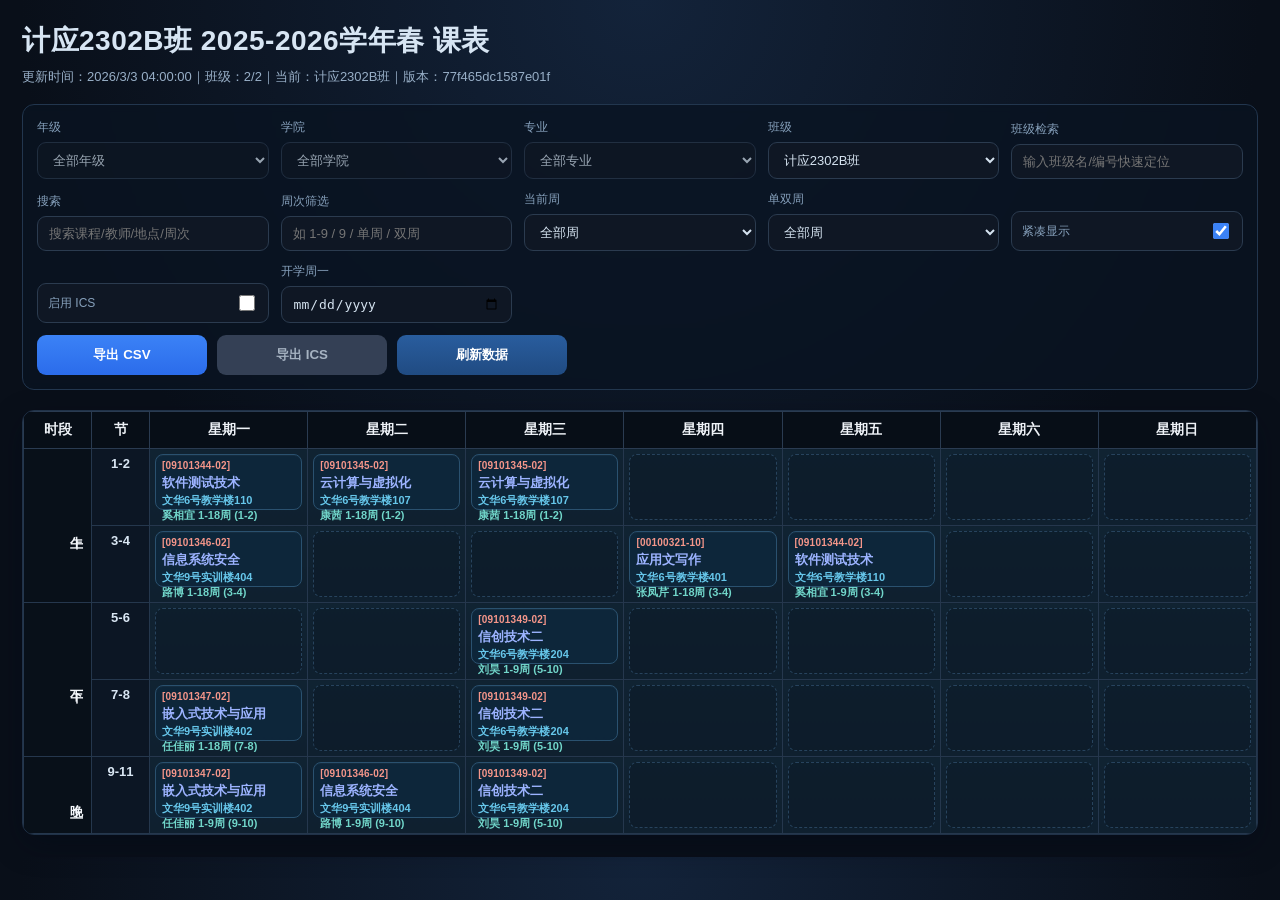
==== public/index.html @ 1ee22e55 "refactor(ui): remove direction filter and polish toolbar buttons" ====
<!doctype html>
<html lang="zh-CN">
  <head>
    <meta charset="UTF-8" />
    <meta name="viewport" content="width=device-width, initial-scale=1.0" />
    <title>班级课表</title>
    <link rel="stylesheet" href="./styles.css" />
  </head>
  <body>
    <main class="container">
      <header class="page-header">
        <h1 id="viewTitle">学校课表</h1>
        <p id="status" class="status">加载中...</p>
      </header>

      <section class="toolbar">
        <label class="control">
          <span>年级</span>
          <select id="gradeSelect"></select>
        </label>

        <label class="control">
          <span>学院</span>
          <select id="collegeSelect"></select>
        </label>

        <label class="control">
          <span>专业</span>
          <select id="majorSelect"></select>
        </label>

        <label class="control">
          <span>班级</span>
          <select id="classSelect"></select>
        </label>

        <label class="control">
          <span>班级检索</span>
          <input id="classFilterInput" type="search" placeholder="输入班级名/编号快速定位" />
        </label>

        <label class="control grow">
          <span>搜索</span>
          <input id="searchInput" type="search" placeholder="搜索课程/教师/地点/周次" />
        </label>

        <label class="control">
          <span>周次筛选</span>
          <input id="weekFilterInput" type="search" placeholder="如 1-9 / 9 / 单周 / 双周" />
        </label>

        <label class="control">
          <span>当前周</span>
          <select id="weekNumberSelect">
            <option value="">全部周</option>
          </select>
        </label>

        <label class="control">
          <span>单双周</span>
          <select id="weekModeSelect">
            <option value="all">全部周</option>
            <option value="odd">仅单周</option>
            <option value="even">仅双周</option>
          </select>
        </label>

        <label class="control control-inline">
          <span>紧凑显示</span>
          <input id="compactToggle" type="checkbox" checked />
        </label>

        <label class="control control-inline">
          <span>启用 ICS</span>
          <input id="enableIcsToggle" type="checkbox" />
        </label>

        <label class="control">
          <span>开学周一</span>
          <input id="termStartInput" type="date" />
        </label>

        <div class="toolbar-actions">
          <button id="exportCsvBtn" type="button">导出 CSV</button>
          <button id="exportIcsBtn" type="button" disabled>导出 ICS</button>
          <button id="reloadBtn" type="button">刷新数据</button>
        </div>
      </section>

      <section id="tableContainer" class="table-wrap"></section>

      <div id="detailModal" class="detail-modal hidden" role="dialog" aria-modal="true" aria-hidden="true">
        <div id="detailModalBackdrop" class="detail-modal-backdrop"></div>
        <div class="detail-modal-panel" role="document">
          <div class="detail-modal-header">
            <h2 id="detailModalTitle">课程详情</h2>
            <button id="detailModalClose" type="button">关闭</button>
          </div>
          <div id="detailModalBody" class="detail-modal-body"></div>
        </div>
      </div>
    </main>
    <script src="./app.js" defer></script>
  </body>
</html>
---- public/styles.css ----
* {
  box-sizing: border-box;
}

body {
  margin: 0;
  font-family: -apple-system, BlinkMacSystemFont, "Segoe UI", "PingFang SC",
    "Microsoft YaHei", sans-serif;
  background: radial-gradient(circle at top, #13233a 0%, #090f19 58%);
  color: #d7e5f3;
}

.container {
  max-width: 1360px;
  margin: 0 auto;
  padding: 22px;
}

.page-header {
  margin-bottom: 18px;
}

h1 {
  margin: 0;
  font-size: 28px;
  font-weight: 700;
  letter-spacing: 0.5px;
}

.status {
  margin: 8px 0 0;
  color: #98afc7;
  font-size: 13px;
}

.toolbar {
  display: grid;
  grid-template-columns: repeat(5, minmax(150px, 1fr));
  align-items: end;
  gap: 12px;
  margin-bottom: 20px;
  padding: 14px;
  border-radius: 12px;
  border: 1px solid #22364e;
  background: rgba(10, 20, 34, 0.78);
  backdrop-filter: blur(4px);
}

.control {
  display: flex;
  flex-direction: column;
  gap: 6px;
}

.control-inline {
  flex-direction: row;
  align-items: center;
  justify-content: flex-start;
  gap: 8px;
  min-height: 40px;
  padding: 0 10px;
  border: 1px solid #2b3b4f;
  border-radius: 9px;
  background: #0f1724;
}

.control-inline > span {
  margin-right: auto;
  color: #c7d7e8;
  font-size: 13px;
}

.control-inline input[type="checkbox"] {
  width: 16px;
  height: 16px;
  accent-color: #3b82f6;
}

.control > span {
  font-size: 12px;
  color: #86a0bb;
}

.grow {
  flex: 1;
}

select,
input[type="search"],
input[type="date"] {
  border: 1px solid #2b3b4f;
  border-radius: 9px;
  padding: 9px 11px;
  font-size: 13px;
  color: #d5e3f0;
  background: #0f1724;
}

select:focus,
input[type="search"]:focus,
input[type="date"]:focus {
  outline: none;
  border-color: #3b82f6;
  box-shadow: 0 0 0 2px rgba(59, 130, 246, 0.22);
}

button {
  border: none;
  border-radius: 9px;
  height: 40px;
  padding: 0 16px;
  background: linear-gradient(180deg, #3b82f6 0%, #2b6ceb 100%);
  color: #fff;
  cursor: pointer;
  font-weight: 600;
  transition: background 0.2s ease, transform 0.16s ease;
}

button:hover {
  background: linear-gradient(180deg, #2f74e6 0%, #225acb 100%);
  transform: translateY(-1px);
}

button:disabled {
  background: #344055;
  color: #a6b3c2;
  cursor: not-allowed;
  transform: none;
}

.toolbar-actions {
  grid-column: 1 / -1;
  display: flex;
  gap: 10px;
  flex-wrap: wrap;
}

.toolbar-actions > button {
  min-width: 170px;
}

#reloadBtn {
  background: linear-gradient(180deg, #295d9e 0%, #204b82 100%);
}

#reloadBtn:hover {
  background: linear-gradient(180deg, #2c69b4 0%, #255792 100%);
}

.table-wrap {
  overflow: auto;
  background: #0b1220;
  border-radius: 12px;
  border: 1px solid #203248;
  box-shadow: 0 10px 30px rgba(3, 10, 24, 0.42);
}

.schedule-table,
.legacy-table {
  width: 100%;
  border-collapse: collapse;
  min-width: 1000px;
}

.schedule-table thead th,
.legacy-table thead th {
  background: #070e17;
  color: #eef2f7;
  border: 1px solid #2a3b51;
  padding: 9px 8px;
  font-size: 14px;
  text-align: center;
  font-weight: 700;
  position: sticky;
  top: 0;
  z-index: 2;
}

.schedule-table td,
.schedule-table th,
.legacy-table td,
.legacy-table th {
  border: 1px solid #25374d;
  font-size: 13px;
  vertical-align: top;
}

.schedule-table tbody td {
  background: #10222f;
}

.schedule-table .session-cell {
  min-width: 68px;
  text-align: center;
  font-weight: 700;
  background: #081019;
  color: #f4f7fb;
  writing-mode: vertical-rl;
  text-orientation: upright;
  letter-spacing: 1px;
  padding: 7px 6px;
}

.schedule-table .period-cell {
  min-width: 58px;
  text-align: center;
  font-weight: 700;
  background: #0c1624;
  color: #d9e6f3;
  padding: 7px 6px;
}

.schedule-table .course-cell {
  width: 14.28%;
  min-width: 142px;
  min-height: 84px;
  padding: 5px;
  background: linear-gradient(180deg, #102332 0%, #0f202f 100%);
}

.course-stack {
  display: flex;
  flex-direction: column;
  gap: 5px;
}

.course-card {
  border-radius: 8px;
  border: 1px solid #2a516f;
  background: rgba(13, 39, 60, 0.8);
  padding: 6px 7px;
  min-height: 68px;
  line-height: 1.28;
  box-shadow: inset 0 1px 0 rgba(255, 255, 255, 0.03);
  text-align: left;
}

.course-card:hover {
  border-color: #3a6f96;
}

.course-card.compact {
  min-height: 56px;
  padding: 5px 6px;
}

.course-code {
  color: #f5968a;
  font-size: 10px;
  font-weight: 600;
  letter-spacing: 0.2px;
}

.course-name {
  color: #9cb3ff;
  font-size: 13px;
  font-weight: 700;
  margin: 2px 0;
}

.course-meta {
  color: #66c6ea;
  font-size: 11px;
}

.course-meta-sub {
  color: #71d6ca;
  font-size: 11px;
}

.schedule-table.is-compact .course-meta-sub {
  max-height: 1.3em;
  overflow: hidden;
  text-overflow: ellipsis;
  white-space: nowrap;
}

.more-courses-btn {
  border: 1px dashed #4f708e;
  background: rgba(18, 42, 61, 0.65);
  color: #a7d4f5;
  padding: 4px 6px;
  border-radius: 8px;
  font-size: 12px;
}

.more-courses-btn:hover {
  background: rgba(27, 59, 85, 0.7);
}

.empty-cell {
  min-height: 66px;
  border-radius: 8px;
  border: 1px dashed #27435d;
  background: rgba(12, 24, 37, 0.46);
}

.legacy-table th,
.legacy-table td {
  padding: 8px 10px;
}

.legacy-table tbody td {
  background: #0f1e2c;
  color: #cbd8e5;
}

.empty {
  padding: 18px;
  color: #93a7bb;
  font-size: 14px;
}

.detail-modal {
  position: fixed;
  inset: 0;
  z-index: 1000;
  display: flex;
  align-items: center;
  justify-content: center;
}

.detail-modal.hidden {
  display: none;
}

.detail-modal-backdrop {
  position: absolute;
  inset: 0;
  background: rgba(3, 8, 15, 0.72);
}

.detail-modal-panel {
  position: relative;
  width: min(780px, calc(100vw - 24px));
  max-height: calc(100vh - 36px);
  overflow: auto;
  border-radius: 12px;
  border: 1px solid #284160;
  background: #0b1625;
  box-shadow: 0 18px 40px rgba(2, 8, 17, 0.5);
}

.detail-modal-header {
  position: sticky;
  top: 0;
  z-index: 1;
  display: flex;
  align-items: center;
  justify-content: space-between;
  padding: 12px 14px;
  border-bottom: 1px solid #284160;
  background: #0d1a2b;
}

.detail-modal-header h2 {
  margin: 0;
  font-size: 18px;
}

.detail-modal-body {
  display: grid;
  gap: 10px;
  padding: 12px;
}

.detail-card {
  border: 1px solid #2a516f;
  border-radius: 10px;
  background: rgba(13, 39, 60, 0.72);
  padding: 10px;
  display: grid;
  gap: 4px;
  font-size: 13px;
}

@media (max-width: 960px) {
  .toolbar {
    grid-template-columns: repeat(2, minmax(150px, 1fr));
  }

  .control,
  .grow {
    width: auto;
  }

  .toolbar-actions > button {
    flex: 1 1 calc(50% - 6px);
    min-width: 140px;
  }
}

@media (max-width: 640px) {
  .toolbar {
    grid-template-columns: 1fr;
  }

  .toolbar-actions {
    flex-direction: column;
  }

  .toolbar-actions > button {
    width: 100%;
    min-width: 0;
  }
}
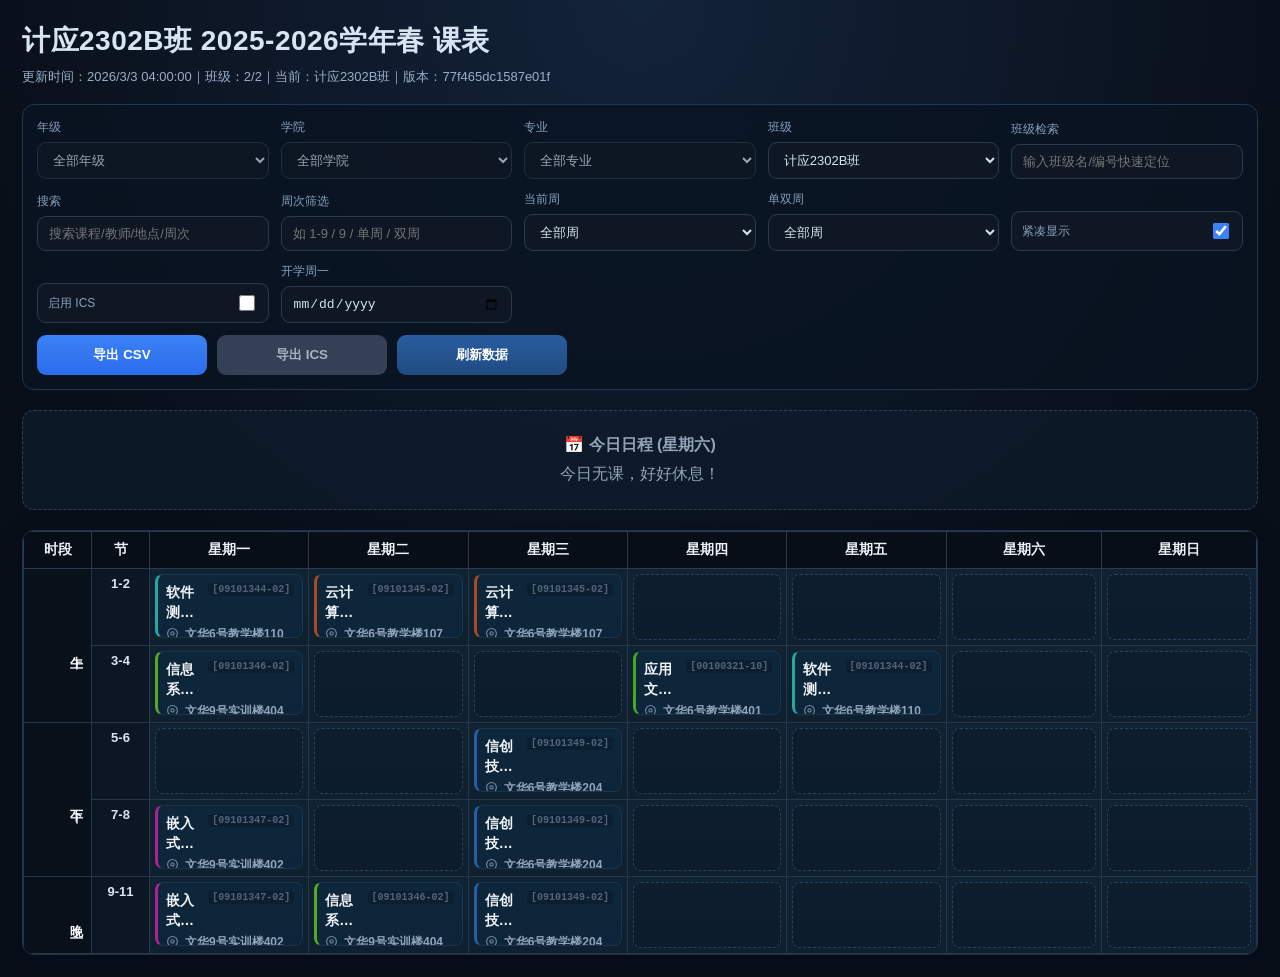
==== commit e2cbe595: "feat: 完成课表核心功能(周次逻辑/冲突显示/ICS导出)" ====
--- a/public/index.html
+++ b/public/index.html
@@ -87,6 +87,8 @@
         </div>
       </section>
 
+      <section id="todaySchedule" class="today-schedule hidden"></section>
+
       <section id="tableContainer" class="table-wrap"></section>
 
       <div id="detailModal" class="detail-modal hidden" role="dialog" aria-modal="true" aria-hidden="true">
--- a/public/styles.css
+++ b/public/styles.css
@@ -226,66 +226,112 @@
 
 .course-card {
   border-radius: 8px;
-  border: 1px solid #2a516f;
-  background: rgba(13, 39, 60, 0.8);
-  padding: 6px 7px;
-  min-height: 68px;
-  line-height: 1.28;
-  box-shadow: inset 0 1px 0 rgba(255, 255, 255, 0.03);
+  background: rgba(13, 39, 60, 0.85);
+  padding: 10px;
+  min-height: 88px;
+  width: 100%;
+  border: 1px solid rgba(42, 81, 111, 0.4);
   text-align: left;
+  display: flex;
+  flex-direction: column;
+  gap: 8px;
+  transition: all 0.2s cubic-bezier(0.4, 0, 0.2, 1);
+  overflow: hidden;
+  position: relative;
+  backdrop-filter: blur(4px);
 }
 
 .course-card:hover {
-  border-color: #3a6f96;
+  transform: translateY(-3px) scale(1.02);
+  box-shadow: 0 8px 20px rgba(0, 0, 0, 0.4);
+  z-index: 10;
+  background: rgba(18, 48, 73, 0.98);
+  border-color: rgba(59, 130, 246, 0.5);
 }
 
 .course-card.compact {
-  min-height: 56px;
-  padding: 5px 6px;
-}
-
-.course-code {
-  color: #f5968a;
+  min-height: 64px;
+  padding: 8px;
+  gap: 4px;
+}
+
+.course-header {
+  display: flex;
+  justify-content: space-between;
+  align-items: flex-start;
+  gap: 6px;
+}
+
+.course-name {
+  color: #f1f5f9;
+  font-size: 14px;
+  font-weight: 700;
+  line-height: 1.4;
+  display: -webkit-box;
+  -webkit-line-clamp: 2;
+  -webkit-box-orient: vertical;
+  overflow: hidden;
+}
+
+.course-code-pill {
   font-size: 10px;
-  font-weight: 600;
-  letter-spacing: 0.2px;
-}
-
-.course-name {
-  color: #9cb3ff;
-  font-size: 13px;
-  font-weight: 700;
-  margin: 2px 0;
-}
-
-.course-meta {
-  color: #66c6ea;
-  font-size: 11px;
-}
-
-.course-meta-sub {
-  color: #71d6ca;
-  font-size: 11px;
-}
-
-.schedule-table.is-compact .course-meta-sub {
-  max-height: 1.3em;
+  color: #64748b;
+  opacity: 0.8;
+  white-space: nowrap;
+  font-family: ui-monospace, SFMono-Regular, Menlo, Monaco, Consolas, monospace;
+  background: rgba(0, 0, 0, 0.2);
+  padding: 1px 4px;
+  border-radius: 4px;
+}
+
+.course-body {
+  display: flex;
+  flex-direction: column;
+  gap: 4px;
+}
+
+.meta-row {
+  display: flex;
+  align-items: center;
+  gap: 6px;
+  font-size: 12px;
+  color: #94a3b8;
+  white-space: nowrap;
   overflow: hidden;
   text-overflow: ellipsis;
-  white-space: nowrap;
+}
+
+.meta-row svg {
+  flex-shrink: 0;
+  opacity: 0.8;
+  width: 13px;
+  height: 13px;
+}
+
+.meta-row span {
+  overflow: hidden;
+  text-overflow: ellipsis;
 }
 
 .more-courses-btn {
-  border: 1px dashed #4f708e;
-  background: rgba(18, 42, 61, 0.65);
-  color: #a7d4f5;
-  padding: 4px 6px;
-  border-radius: 8px;
+  width: 100%;
+  margin-top: 6px;
+  border: 1px dashed rgba(99, 130, 158, 0.4);
+  background: rgba(18, 42, 61, 0.6);
+  color: #cbd5e1;
+  padding: 8px;
+  border-radius: 6px;
   font-size: 12px;
+  font-weight: 500;
+  transition: all 0.2s;
+  cursor: pointer;
 }
 
 .more-courses-btn:hover {
-  background: rgba(27, 59, 85, 0.7);
+  background: rgba(59, 130, 246, 0.15);
+  color: #60a5fa;
+  border-color: #60a5fa;
+  transform: translateY(-1px);
 }
 
 .empty-cell {
@@ -374,6 +420,127 @@
   font-size: 13px;
 }
 
+/* Today Schedule Styles */
+.today-schedule {
+  margin-bottom: 20px;
+  animation: fadeIn 0.4s ease-out;
+}
+
+.today-schedule.hidden {
+  display: none;
+}
+
+.today-container {
+  background: linear-gradient(135deg, rgba(20, 35, 55, 0.9) 0%, rgba(13, 24, 38, 0.95) 100%);
+  border: 1px solid #3b82f6;
+  border-radius: 12px;
+  padding: 16px;
+  box-shadow: 0 8px 20px rgba(59, 130, 246, 0.15);
+}
+
+.today-header {
+  font-size: 16px;
+  font-weight: 700;
+  color: #60a5fa;
+  margin-bottom: 12px;
+  display: flex;
+  align-items: center;
+  gap: 8px;
+}
+
+.today-grid {
+  display: grid;
+  grid-template-columns: repeat(auto-fill, minmax(280px, 1fr));
+  gap: 12px;
+}
+
+.today-card {
+  background: rgba(30, 41, 59, 0.6);
+  border: 1px solid #334155;
+  border-left-width: 4px; /* Dynamic color applied inline */
+  border-radius: 8px;
+  padding: 12px;
+  display: flex;
+  gap: 12px;
+  transition: transform 0.2s ease, box-shadow 0.2s ease;
+}
+
+.today-card:hover {
+  transform: translateY(-2px);
+  box-shadow: 0 4px 12px rgba(0,0,0,0.2);
+  background: rgba(30, 41, 59, 0.8);
+}
+
+.today-time {
+  display: flex;
+  flex-direction: column;
+  align-items: center;
+  justify-content: center;
+  min-width: 50px;
+  border-right: 1px solid rgba(255,255,255,0.1);
+  padding-right: 12px;
+}
+
+.period-badge {
+  font-size: 18px;
+  font-weight: 800;
+  color: #fff;
+}
+
+.session-label {
+  font-size: 11px;
+  color: #94a3b8;
+  margin-top: 2px;
+}
+
+.today-info {
+  flex: 1;
+  display: flex;
+  flex-direction: column;
+  justify-content: center;
+  gap: 4px;
+}
+
+.today-course {
+  font-size: 15px;
+  font-weight: 700;
+  color: #f1f5f9;
+}
+
+.today-meta {
+  display: flex;
+  flex-wrap: wrap;
+  gap: 8px;
+  font-size: 12px;
+  color: #cbd5e1;
+}
+
+.meta-item {
+  display: flex;
+  align-items: center;
+  gap: 4px;
+}
+
+.today-empty {
+  background: rgba(16, 30, 48, 0.6);
+  border: 1px dashed #334155;
+  border-radius: 12px;
+  padding: 24px;
+  text-align: center;
+  color: #94a3b8;
+}
+
+.today-empty .today-header {
+  justify-content: center;
+  margin-bottom: 8px;
+  color: #94a3b8;
+}
+
+@keyframes fadeIn {
+  from { opacity: 0; transform: translateY(10px); }
+  to { opacity: 1; transform: translateY(0); }
+}
+
 @media (max-width: 960px) {
   .toolbar {
     grid-template-columns: repeat(2, minmax(150px, 1fr));
@@ -403,4 +570,218 @@
     width: 100%;
     min-width: 0;
   }
-}
+  
+  .today-grid {
+    grid-template-columns: 1fr;
+  }
+}
+
+.course-card:hover {
+  transform: translateY(-3px) scale(1.02);
+  box-shadow: 0 8px 20px rgba(0, 0, 0, 0.4);
+  z-index: 10;
+  background: rgba(18, 48, 73, 0.98);
+  border-color: rgba(59, 130, 246, 0.5);
+}
+
+.course-card.compact {
+  min-height: 64px;
+  padding: 8px;
+  gap: 4px;
+}
+
+.course-header {
+  display: flex;
+  justify-content: space-between;
+  align-items: flex-start;
+  gap: 6px;
+}
+
+.course-name {
+  color: #f1f5f9;
+  font-size: 14px;
+  font-weight: 700;
+  line-height: 1.4;
+  display: -webkit-box;
+  -webkit-line-clamp: 2;
+  -webkit-box-orient: vertical;
+  overflow: hidden;
+}
+
+.course-code-pill {
+  font-size: 10px;
+  color: #64748b;
+  opacity: 0.8;
+  white-space: nowrap;
+  font-family: ui-monospace, SFMono-Regular, Menlo, Monaco, Consolas, monospace;
+  background: rgba(0, 0, 0, 0.2);
+  padding: 1px 4px;
+  border-radius: 4px;
+}
+
+.course-body {
+  display: flex;
+  flex-direction: column;
+  gap: 4px;
+}
+
+.meta-row {
+  display: flex;
+  align-items: center;
+  gap: 6px;
+  font-size: 12px;
+  color: #94a3b8;
+  white-space: nowrap;
+  overflow: hidden;
+  text-overflow: ellipsis;
+}
+
+.meta-row svg {
+  flex-shrink: 0;
+  opacity: 0.8;
+  width: 13px;
+  height: 13px;
+}
+
+.meta-row span {
+  overflow: hidden;
+  text-overflow: ellipsis;
+}
+
+.more-courses-btn {
+  width: 100%;
+  margin-top: 6px;
+  border: 1px dashed rgba(99, 130, 158, 0.4);
+  background: rgba(18, 42, 61, 0.6);
+  color: #cbd5e1;
+  padding: 8px;
+  border-radius: 6px;
+  font-size: 12px;
+  font-weight: 500;
+  transition: all 0.2s;
+  cursor: pointer;
+}
+
+.more-courses-btn:hover {
+  background: rgba(59, 130, 246, 0.15);
+  color: #60a5fa;
+  border-color: #60a5fa;
+  transform: translateY(-1px);
+}
+
+.empty-cell {
+  min-height: 66px;
+  border-radius: 8px;
+  border: 1px dashed #27435d;
+  background: rgba(12, 24, 37, 0.46);
+}
+
+.legacy-table th,
+.legacy-table td {
+  padding: 8px 10px;
+}
+
+.legacy-table tbody td {
+  background: #0f1e2c;
+  color: #cbd8e5;
+}
+
+.empty {
+  padding: 18px;
+  color: #93a7bb;
+  font-size: 14px;
+}
+
+.detail-modal {
+  position: fixed;
+  inset: 0;
+  z-index: 1000;
+  display: flex;
+  align-items: center;
+  justify-content: center;
+}
+
+.detail-modal.hidden {
+  display: none;
+}
+
+.detail-modal-backdrop {
+  position: absolute;
+  inset: 0;
+  background: rgba(3, 8, 15, 0.72);
+}
+
+.detail-modal-panel {
+  position: relative;
+  width: min(780px, calc(100vw - 24px));
+  max-height: calc(100vh - 36px);
+  overflow: auto;
+  border-radius: 12px;
+  border: 1px solid #284160;
+  background: #0b1625;
+  box-shadow: 0 18px 40px rgba(2, 8, 17, 0.5);
+}
+
+.detail-modal-header {
+  position: sticky;
+  top: 0;
+  z-index: 1;
+  display: flex;
+  align-items: center;
+  justify-content: space-between;
+  padding: 12px 14px;
+  border-bottom: 1px solid #284160;
+  background: #0d1a2b;
+}
+
+.detail-modal-header h2 {
+  margin: 0;
+  font-size: 18px;
+}
+
+.detail-modal-body {
+  display: grid;
+  gap: 10px;
+  padding: 12px;
+}
+
+.detail-card {
+  border: 1px solid #2a516f;
+  border-radius: 10px;
+  background: rgba(13, 39, 60, 0.72);
+  padding: 10px;
+  display: grid;
+  gap: 4px;
+  font-size: 13px;
+}
+
+@media (max-width: 960px) {
+  .toolbar {
+    grid-template-columns: repeat(2, minmax(150px, 1fr));
+  }
+
+  .control,
+  .grow {
+    width: auto;
+  }
+
+  .toolbar-actions > button {
+    flex: 1 1 calc(50% - 6px);
+    min-width: 140px;
+  }
+}
+
+@media (max-width: 640px) {
+  .toolbar {
+    grid-template-columns: 1fr;
+  }
+
+  .toolbar-actions {
+    flex-direction: column;
+  }
+
+  .toolbar-actions > button {
+    width: 100%;
+    min-width: 0;
+  }
+}
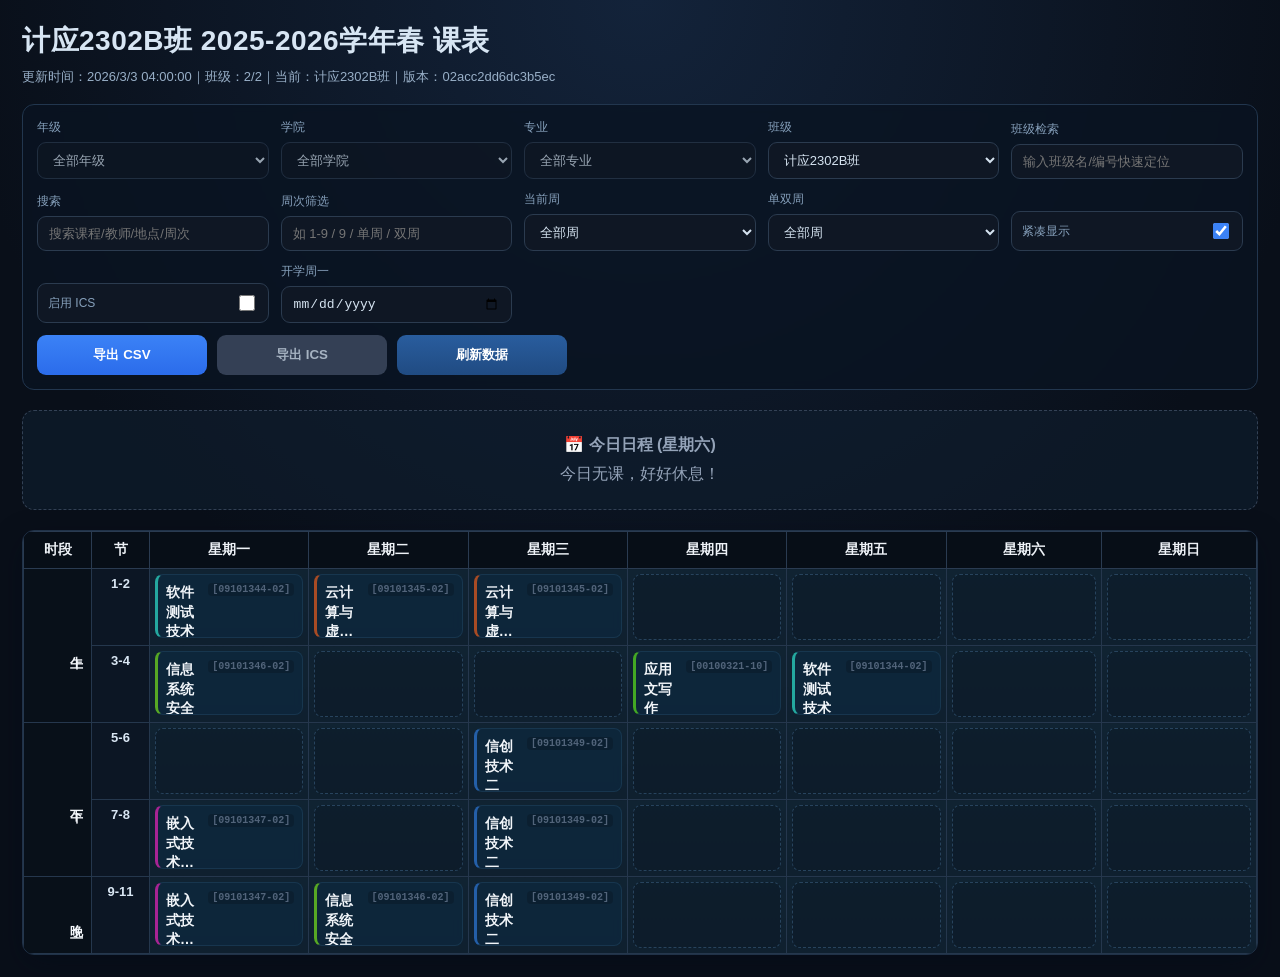
==== commit 4462caa7: "重构: 清理根目录文件并增强前端功能" ====
--- a/public/index.html
+++ b/public/index.html
@@ -101,6 +101,15 @@
           <div id="detailModalBody" class="detail-modal-body"></div>
         </div>
       </div>
+      
+      <!-- Toast Container -->
+      <div id="toast-container" class="toast-container"></div>
+      
+      <!-- Loading Overlay -->
+      <div id="loading-overlay" class="loading-overlay hidden">
+          <div class="spinner"></div>
+      </div>
+
     </main>
     <script src="./app.js" defer></script>
   </body>
--- a/public/styles.css
+++ b/public/styles.css
@@ -268,9 +268,11 @@
   font-weight: 700;
   line-height: 1.4;
   display: -webkit-box;
-  -webkit-line-clamp: 2;
+  -webkit-line-clamp: 3;
   -webkit-box-orient: vertical;
   overflow: hidden;
+  white-space: normal;
+  word-break: break-word;
 }
 
 .course-code-pill {
@@ -576,6 +578,100 @@
   }
 }
 
+/* --- Toast Notification Styles --- */
+#toast-container {
+  position: fixed;
+  bottom: 24px;
+  left: 50%;
+  transform: translateX(-50%);
+  display: flex;
+  flex-direction: column;
+  gap: 10px;
+  z-index: 2000;
+  pointer-events: none;
+}
+
+.toast {
+  background: rgba(15, 23, 42, 0.95);
+  color: #e2e8f0;
+  padding: 12px 20px;
+  border-radius: 8px;
+  box-shadow: 0 4px 12px rgba(0, 0, 0, 0.3);
+  font-size: 14px;
+  display: flex;
+  align-items: center;
+  gap: 10px;
+  min-width: 300px;
+  max-width: 90vw;
+  animation: slideUp 0.3s cubic-bezier(0.16, 1, 0.3, 1);
+  border: 1px solid #334155;
+  pointer-events: auto;
+}
+
+.toast.success {
+  border-left: 4px solid #10b981;
+}
+
+.toast.error {
+  border-left: 4px solid #ef4444;
+}
+
+.toast.info {
+  border-left: 4px solid #3b82f6;
+}
+
+@keyframes slideUp {
+  from { opacity: 0; transform: translateY(20px); }
+  to { opacity: 1; transform: translateY(0); }
+}
+
+@keyframes fadeOut {
+  from { opacity: 1; transform: translateY(0); }
+  to { opacity: 0; transform: translateY(-10px); }
+}
+
+/* --- Loading Overlay Styles --- */
+#loading-overlay {
+  position: fixed;
+  inset: 0;
+  background: rgba(3, 8, 15, 0.8);
+  backdrop-filter: blur(4px);
+  z-index: 3000;
+  display: flex;
+  flex-direction: column;
+  align-items: center;
+  justify-content: center;
+  gap: 16px;
+  opacity: 0;
+  pointer-events: none;
+  transition: opacity 0.3s ease;
+}
+
+#loading-overlay.visible {
+  opacity: 1;
+  pointer-events: auto;
+}
+
+.spinner {
+  width: 48px;
+  height: 48px;
+  border: 4px solid rgba(59, 130, 246, 0.3);
+  border-radius: 50%;
+  border-top-color: #3b82f6;
+  animation: spin 1s linear infinite;
+}
+
+.loading-text {
+  color: #bfdbfe;
+  font-size: 16px;
+  font-weight: 500;
+  letter-spacing: 1px;
+}
+
+@keyframes spin {
+  to { transform: rotate(360deg); }
+}
+
 .course-card:hover {
   transform: translateY(-3px) scale(1.02);
   box-shadow: 0 8px 20px rgba(0, 0, 0, 0.4);
@@ -603,9 +699,11 @@
   font-weight: 700;
   line-height: 1.4;
   display: -webkit-box;
-  -webkit-line-clamp: 2;
+  -webkit-line-clamp: 3;
   -webkit-box-orient: vertical;
   overflow: hidden;
+  white-space: normal;
+  word-break: break-word;
 }
 
 .course-code-pill {
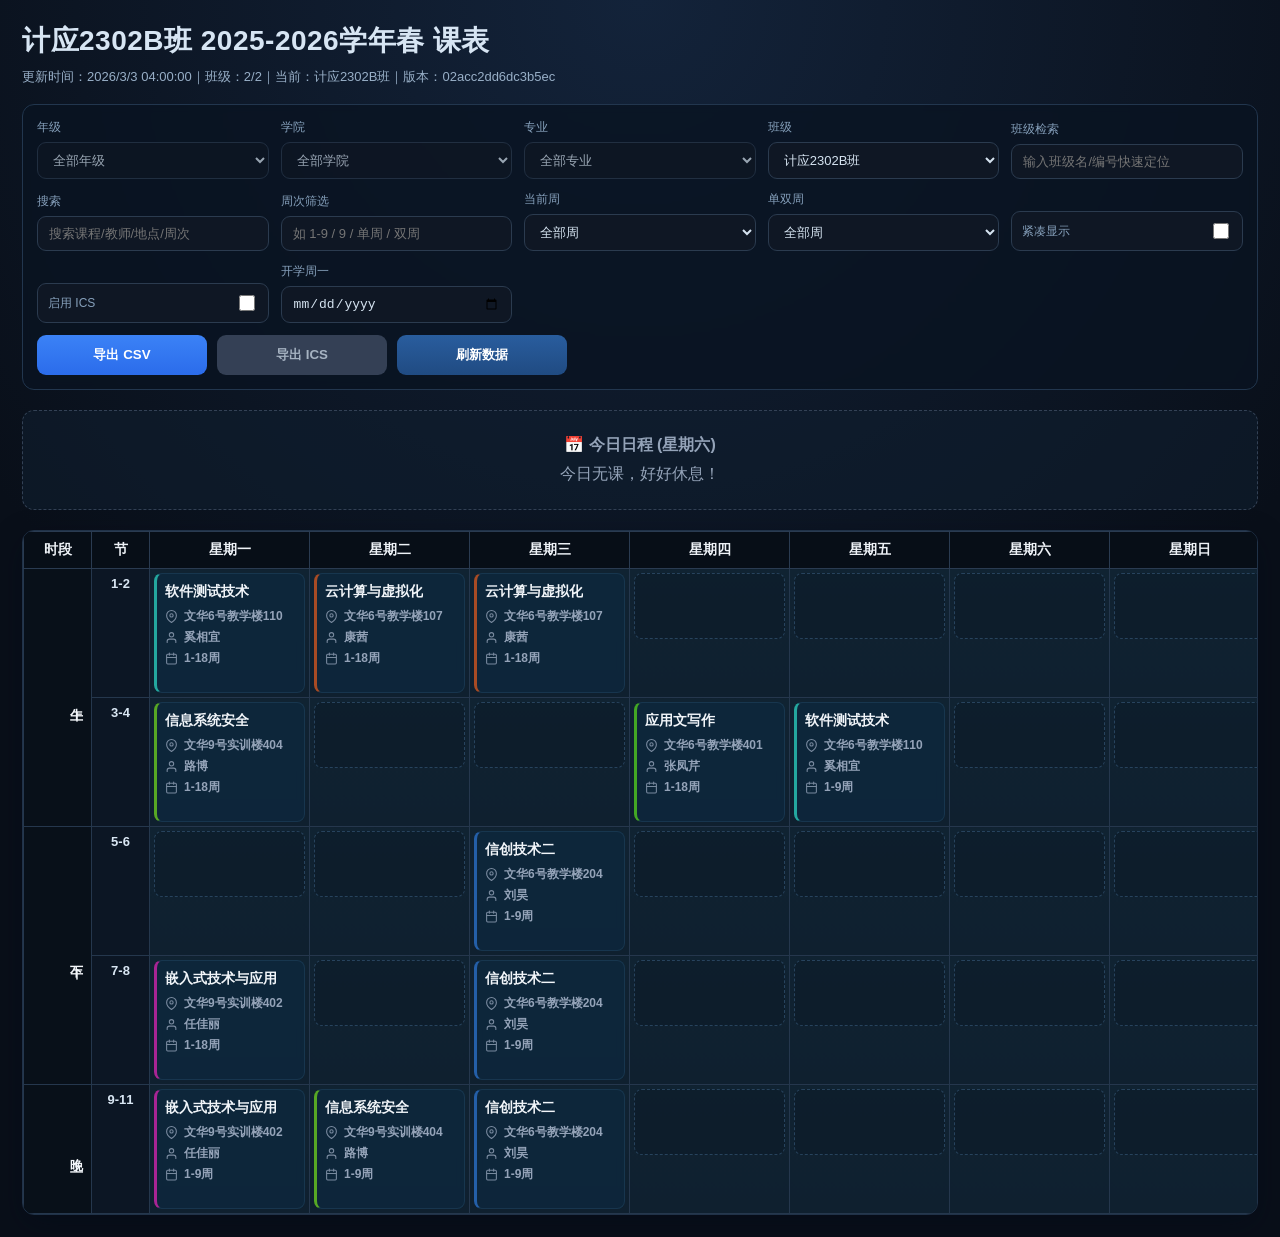
==== commit 03a118f8: "fix(ui): disable compact mode by default - Default compact mode to OFF (larger cards) for better rea" ====
--- a/public/index.html
+++ b/public/index.html
@@ -67,7 +67,7 @@
 
         <label class="control control-inline">
           <span>紧凑显示</span>
-          <input id="compactToggle" type="checkbox" checked />
+          <input id="compactToggle" type="checkbox" />
         </label>
 
         <label class="control control-inline">
--- a/public/styles.css
+++ b/public/styles.css
@@ -212,9 +212,9 @@
 
 .schedule-table .course-cell {
   width: 14.28%;
-  min-width: 142px;
-  min-height: 84px;
-  padding: 5px;
+  min-width: 160px;
+  min-height: 120px;
+  padding: 4px;
   background: linear-gradient(180deg, #102332 0%, #0f202f 100%);
 }
 
@@ -227,18 +227,38 @@
 .course-card {
   border-radius: 8px;
   background: rgba(13, 39, 60, 0.85);
-  padding: 10px;
-  min-height: 88px;
+  padding: 8px;
+  min-height: 120px;
   width: 100%;
   border: 1px solid rgba(42, 81, 111, 0.4);
   text-align: left;
   display: flex;
   flex-direction: column;
-  gap: 8px;
+  gap: 6px;
   transition: all 0.2s cubic-bezier(0.4, 0, 0.2, 1);
   overflow: hidden;
   position: relative;
   backdrop-filter: blur(4px);
+  cursor: pointer;
+  user-select: none;
+}
+
+.course-card:hover {
+  transform: translateY(-3px) scale(1.02);
+  box-shadow: 0 8px 20px rgba(0, 0, 0, 0.4);
+  z-index: 10;
+  background: rgba(18, 48, 73, 0.98);
+  border-color: rgba(59, 130, 246, 0.5);
+}
+
+.course-card:active {
+  transform: translateY(-1px) scale(1.01);
+}
+
+.course-card.compact {
+  min-height: 85px;
+  padding: 8px;
+  gap: 4px;
 }
 
 .course-card:hover {
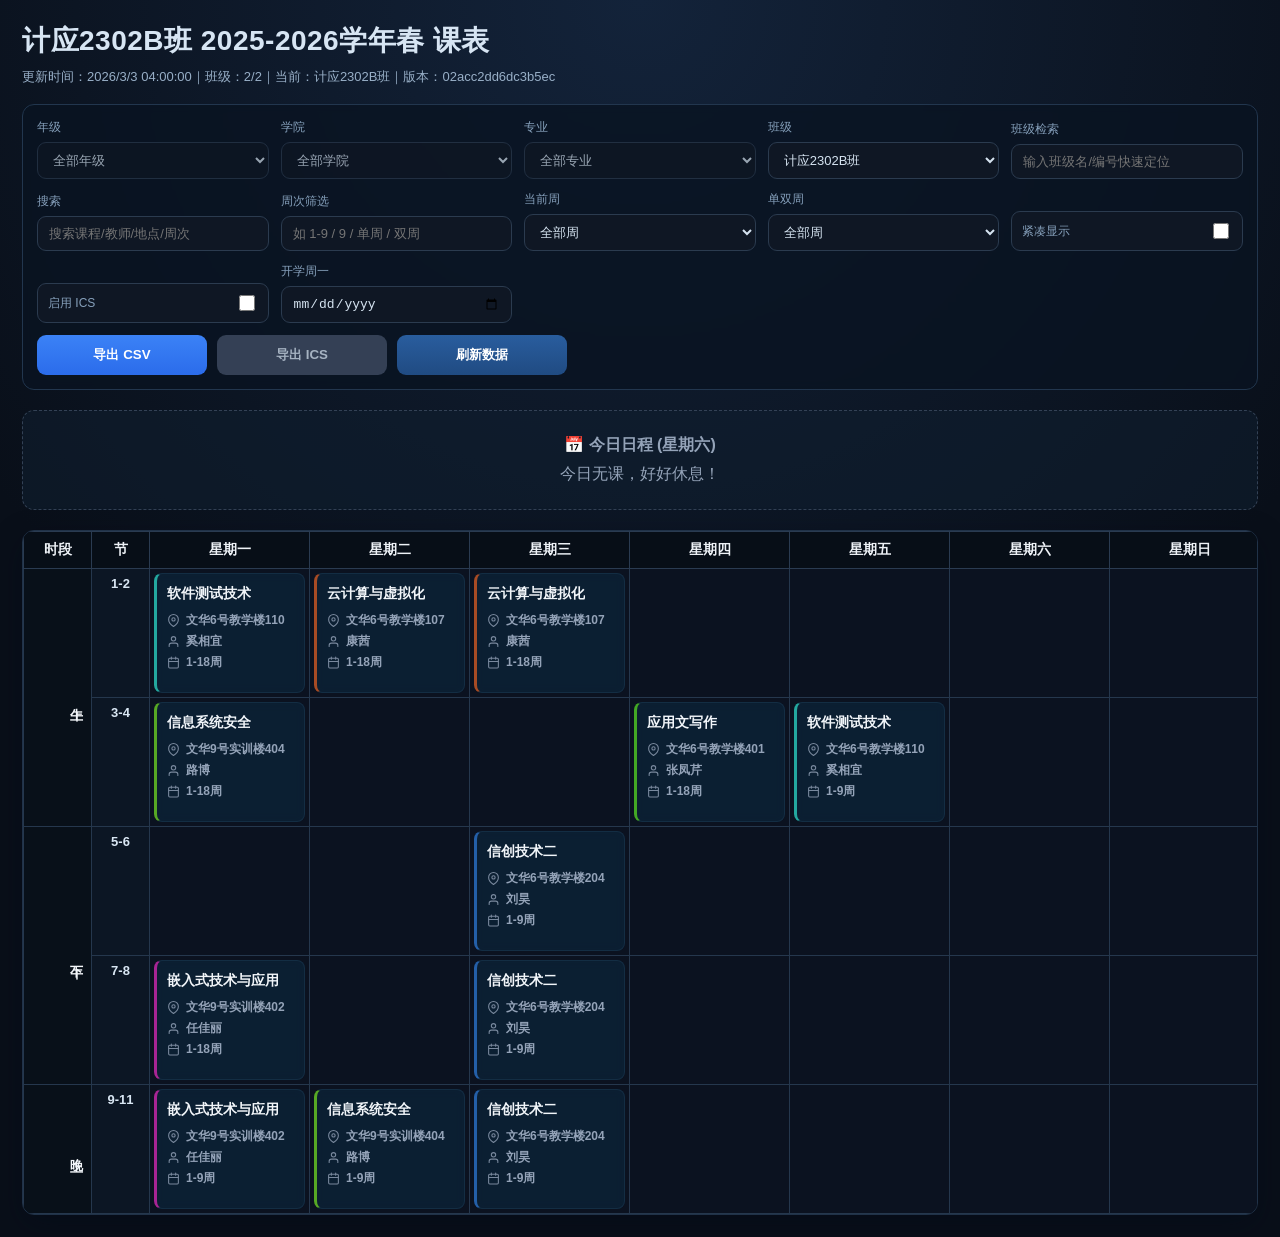
==== commit 2f30b272: "fix(ui): force cache refresh and clean styles - Add ?v=3 to styles.css link to bust browser cache - " ====
--- a/public/index.html
+++ b/public/index.html
@@ -4,7 +4,7 @@
     <meta charset="UTF-8" />
     <meta name="viewport" content="width=device-width, initial-scale=1.0" />
     <title>班级课表</title>
-    <link rel="stylesheet" href="./styles.css" />
+    <link rel="stylesheet" href="./styles.css?v=3" />
   </head>
   <body>
     <main class="container">
--- a/public/styles.css
+++ b/public/styles.css
@@ -215,7 +215,7 @@
   min-width: 160px;
   min-height: 120px;
   padding: 4px;
-  background: linear-gradient(180deg, #102332 0%, #0f202f 100%);
+  background: transparent;
 }
 
 .course-stack {
@@ -226,15 +226,15 @@
 
 .course-card {
   border-radius: 8px;
-  background: rgba(13, 39, 60, 0.85);
-  padding: 8px;
+  background: rgba(13, 39, 60, 0.65);
+  padding: 10px;
   min-height: 120px;
   width: 100%;
-  border: 1px solid rgba(42, 81, 111, 0.4);
+  border: 1px solid rgba(42, 81, 111, 0.3);
   text-align: left;
   display: flex;
   flex-direction: column;
-  gap: 6px;
+  gap: 8px;
   transition: all 0.2s cubic-bezier(0.4, 0, 0.2, 1);
   overflow: hidden;
   position: relative;
@@ -256,7 +256,7 @@
 }
 
 .course-card.compact {
-  min-height: 85px;
+  min-height: 64px;
   padding: 8px;
   gap: 4px;
 }
@@ -357,10 +357,11 @@
 }
 
 .empty-cell {
-  min-height: 66px;
+  min-height: 120px;
+  height: 100%;
   border-radius: 8px;
-  border: 1px dashed #27435d;
-  background: rgba(12, 24, 37, 0.46);
+  /* border: 1px dashed #27435d; */
+  /* background: rgba(12, 24, 37, 0.46); */
 }
 
 .legacy-table th,
@@ -788,10 +789,11 @@
 }
 
 .empty-cell {
-  min-height: 66px;
+  min-height: 120px;
+  height: 100%;
   border-radius: 8px;
-  border: 1px dashed #27435d;
-  background: rgba(12, 24, 37, 0.46);
+  border: none;
+  background: transparent;
 }
 
 .legacy-table th,
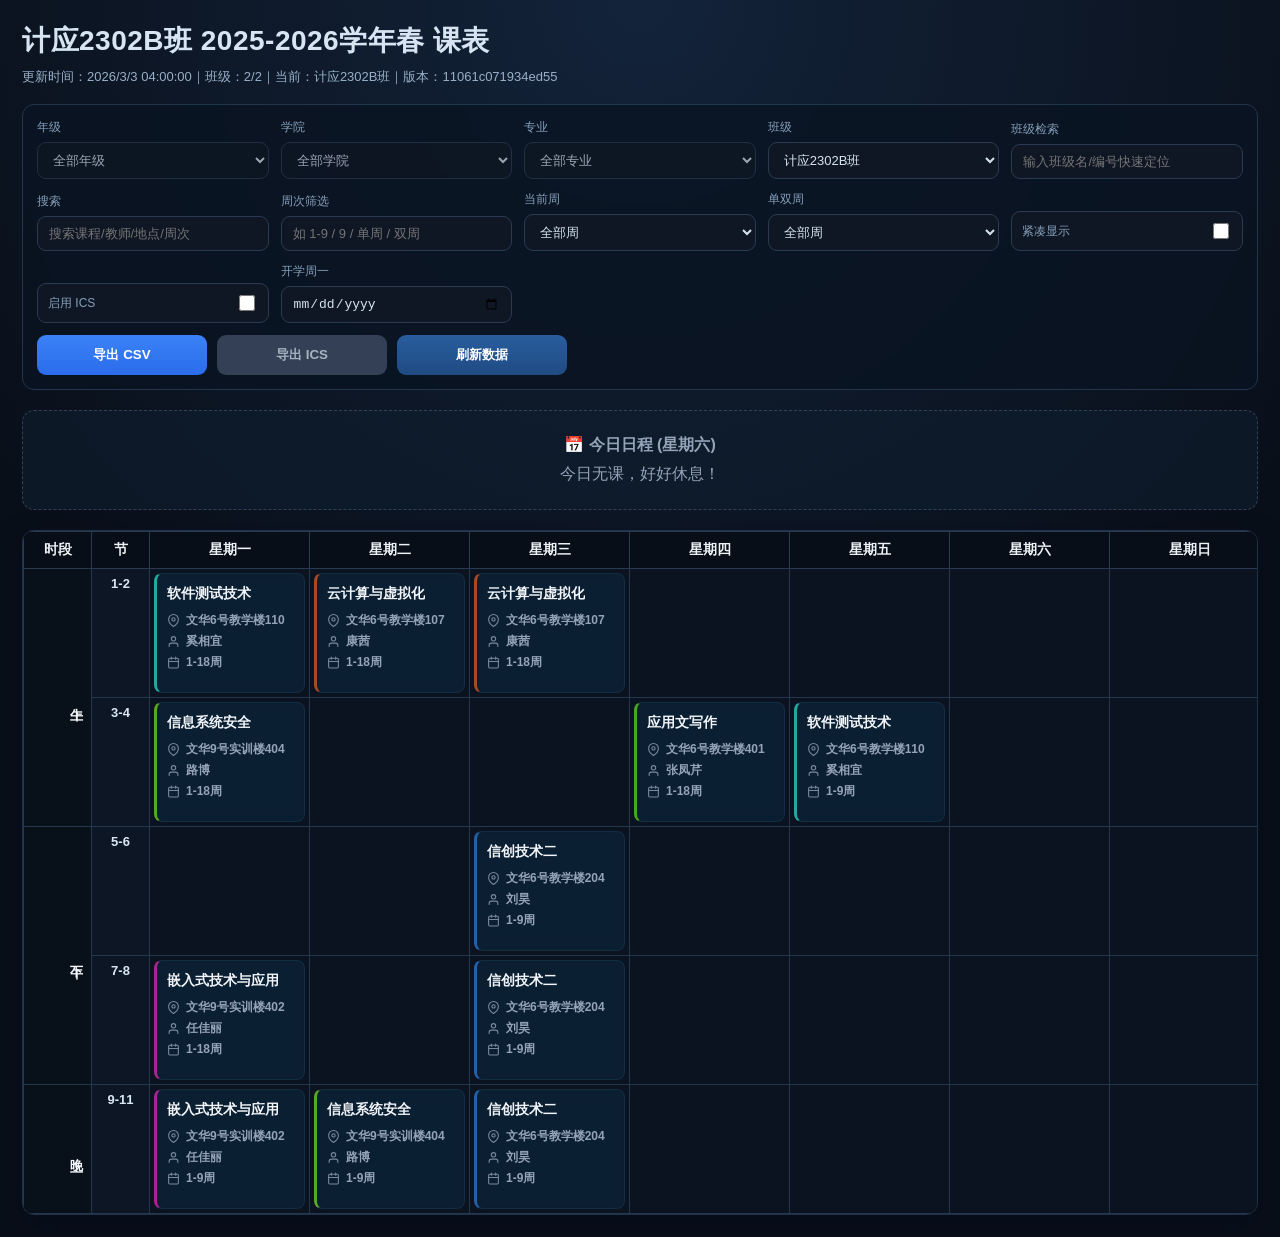
==== commit ea3b2b53: "fix(ui): persist view state and improve compact cards" ====
--- a/public/index.html
+++ b/public/index.html
@@ -4,7 +4,7 @@
     <meta charset="UTF-8" />
     <meta name="viewport" content="width=device-width, initial-scale=1.0" />
     <title>班级课表</title>
-    <link rel="stylesheet" href="./styles.css?v=3" />
+    <link rel="stylesheet" href="./styles.css?v=4" />
   </head>
   <body>
     <main class="container">
--- a/public/styles.css
+++ b/public/styles.css
@@ -443,6 +443,35 @@
   font-size: 13px;
 }
 
+.course-card.compact {
+  min-height: 104px;
+  gap: 6px;
+}
+
+.course-card.compact .course-name {
+  font-size: 13px;
+  line-height: 1.35;
+  -webkit-line-clamp: 2;
+}
+
+.course-card.compact .course-body {
+  gap: 3px;
+}
+
+.course-card.compact .meta-row {
+  font-size: 11px;
+}
+
+.course-card.compact .meta-row--period {
+  color: #dbeafe;
+  font-weight: 600;
+}
+
+.course-card.compact .meta-row span {
+  display: block;
+  min-width: 0;
+}
+
 /* Today Schedule Styles */
 .today-schedule {
   margin-bottom: 20px;
@@ -905,3 +934,32 @@
     min-width: 0;
   }
 }
+
+.course-card.compact {
+  min-height: 104px;
+  gap: 6px;
+}
+
+.course-card.compact .course-name {
+  font-size: 13px;
+  line-height: 1.35;
+  -webkit-line-clamp: 2;
+}
+
+.course-card.compact .course-body {
+  gap: 3px;
+}
+
+.course-card.compact .meta-row {
+  font-size: 11px;
+}
+
+.course-card.compact .meta-row--period {
+  color: #dbeafe;
+  font-weight: 600;
+}
+
+.course-card.compact .meta-row span {
+  display: block;
+  min-width: 0;
+}
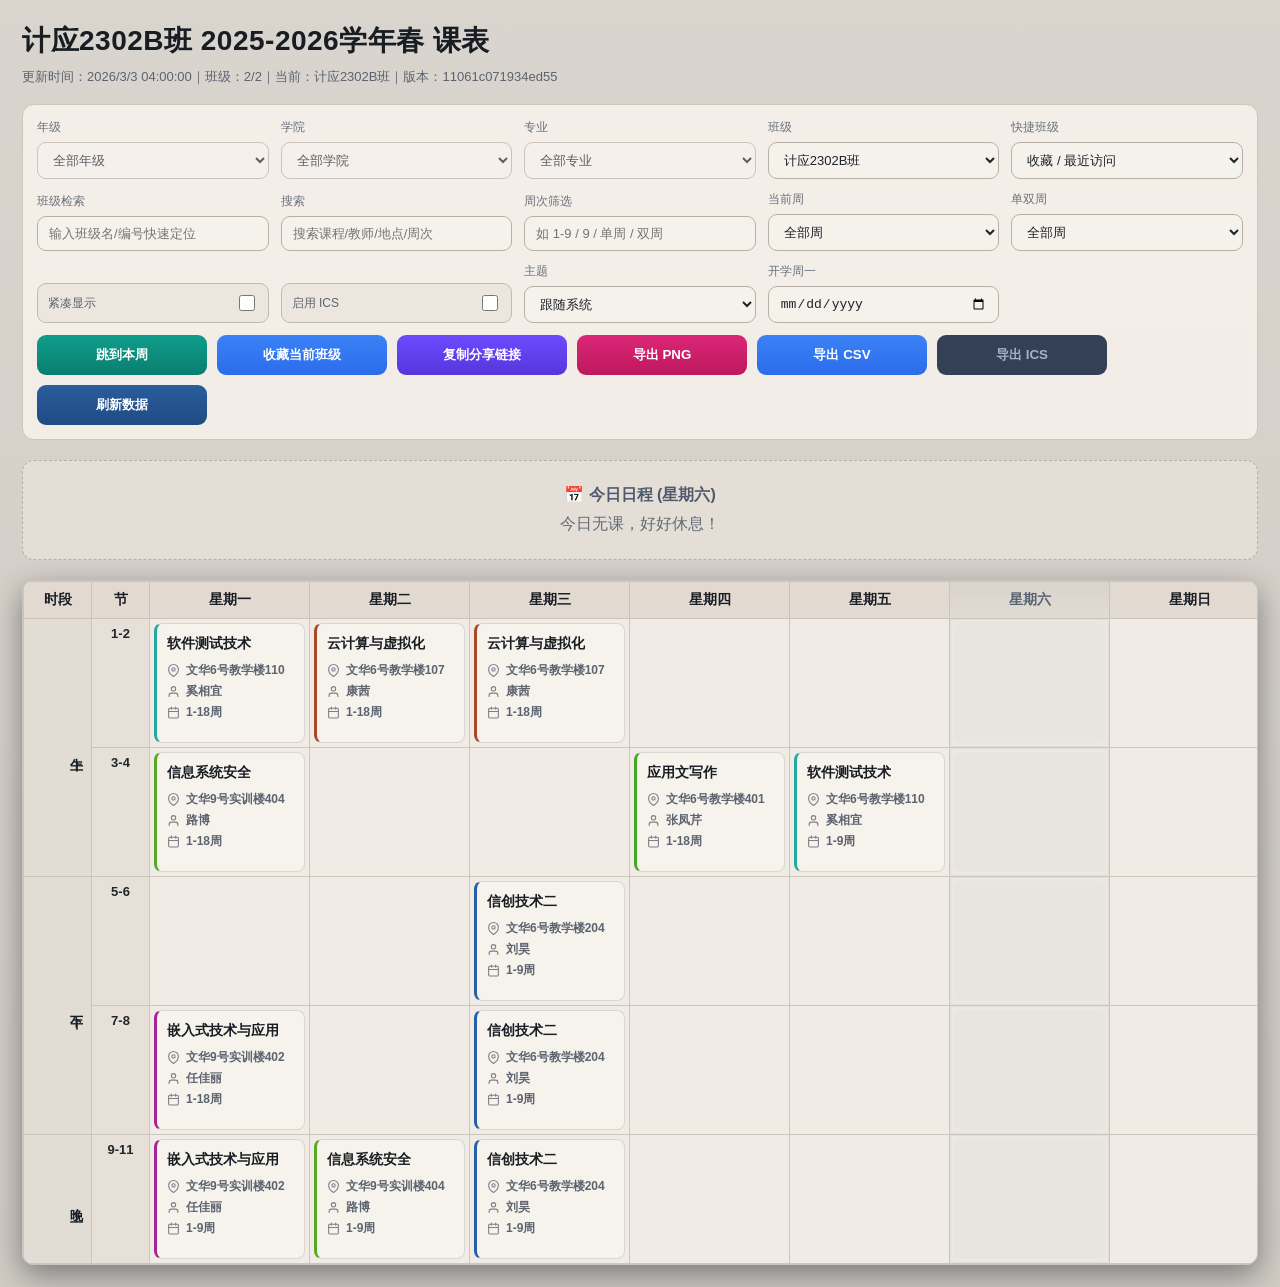
==== commit b269490b: "feat(ui): add sharing, theming, favorites, and PNG export" ====
--- a/public/index.html
+++ b/public/index.html
@@ -3,8 +3,33 @@
   <head>
     <meta charset="UTF-8" />
     <meta name="viewport" content="width=device-width, initial-scale=1.0" />
+    <meta name="color-scheme" content="dark light" />
     <title>班级课表</title>
-    <link rel="stylesheet" href="./styles.css?v=4" />
+    <script>
+      (() => {
+        const key = "timetable_theme_v1";
+        let preference = "system";
+        try {
+          const stored = localStorage.getItem(key);
+          if (stored === "light" || stored === "dark" || stored === "system") {
+            preference = stored;
+          }
+        } catch (error) {
+          console.warn("read theme preference failed", error);
+        }
+
+        const prefersDark = window.matchMedia
+          ? window.matchMedia("(prefers-color-scheme: dark)").matches
+          : true;
+        const applied = preference === "system"
+          ? (prefersDark ? "dark" : "light")
+          : preference;
+
+        document.documentElement.dataset.themePreference = preference;
+        document.documentElement.dataset.theme = applied;
+      })();
+    </script>
+    <link rel="stylesheet" href="./styles.css?v=9" />
   </head>
   <body>
     <main class="container">
@@ -32,6 +57,13 @@
         <label class="control">
           <span>班级</span>
           <select id="classSelect"></select>
+        </label>
+
+        <label class="control">
+          <span>快捷班级</span>
+          <select id="quickClassSelect">
+            <option value="">收藏 / 最近访问</option>
+          </select>
         </label>
 
         <label class="control">
@@ -76,11 +108,24 @@
         </label>
 
         <label class="control">
+          <span>主题</span>
+          <select id="themeSelect">
+            <option value="system">跟随系统</option>
+            <option value="dark">深色</option>
+            <option value="light">浅色</option>
+          </select>
+        </label>
+
+        <label class="control">
           <span>开学周一</span>
           <input id="termStartInput" type="date" />
         </label>
 
         <div class="toolbar-actions">
+          <button id="jumpCurrentWeekBtn" type="button">跳到本周</button>
+          <button id="favoriteClassBtn" type="button">收藏当前班级</button>
+          <button id="copyShareLinkBtn" type="button">复制分享链接</button>
+          <button id="exportPngBtn" type="button">导出 PNG</button>
           <button id="exportCsvBtn" type="button">导出 CSV</button>
           <button id="exportIcsBtn" type="button" disabled>导出 ICS</button>
           <button id="reloadBtn" type="button">刷新数据</button>
@@ -111,6 +156,7 @@
       </div>
 
     </main>
-    <script src="./app.js" defer></script>
+    <script src="./vendor/html2canvas.min.js"></script>
+    <script src="./app.js?v=4" defer></script>
   </body>
 </html>
--- a/public/styles.css
+++ b/public/styles.css
@@ -463,13 +463,64 @@
 }
 
 .course-card.compact .meta-row--period {
-  color: #dbeafe;
-  font-weight: 600;
+  color: var(--compact-period-color, #dbeafe);
+  font-weight: 700;
 }
 
 .course-card.compact .meta-row span {
   display: block;
   min-width: 0;
+}
+
+.schedule-table th.is-today-column {
+  background: linear-gradient(180deg, #13345b 0%, #0d2038 100%);
+  color: #dbeafe;
+}
+
+.schedule-table td.course-cell.is-today-column {
+  background: rgba(59, 130, 246, 0.08);
+  box-shadow: inset 0 0 0 1px rgba(96, 165, 250, 0.18);
+}
+
+.schedule-table td.course-cell.is-today-column .empty-cell {
+  background: rgba(37, 99, 235, 0.08);
+}
+
+.schedule-table td.course-cell.is-today-column .course-card {
+  border-color: rgba(96, 165, 250, 0.28);
+}
+
+#jumpCurrentWeekBtn {
+  background: linear-gradient(180deg, #0f9d8a 0%, #0a7f70 100%);
+}
+
+#jumpCurrentWeekBtn:hover {
+  background: linear-gradient(180deg, #13b19c 0%, #0b8d7c 100%);
+}
+
+#copyShareLinkBtn {
+  background: linear-gradient(180deg, #6d4aff 0%, #5436db 100%);
+}
+
+#copyShareLinkBtn:hover {
+  background: linear-gradient(180deg, #7b5cff 0%, #6041eb 100%);
+}
+
+#favoriteClassBtn.is-active {
+  background: linear-gradient(180deg, #f59e0b 0%, #d97706 100%);
+  color: #fff7ed;
+}
+
+#favoriteClassBtn.is-active:hover {
+  background: linear-gradient(180deg, #fbbf24 0%, #ea860d 100%);
+}
+
+#exportPngBtn {
+  background: linear-gradient(180deg, #db2777 0%, #be185d 100%);
+}
+
+#exportPngBtn:hover {
+  background: linear-gradient(180deg, #ec4899 0%, #cf1d68 100%);
 }
 
 /* Today Schedule Styles */
@@ -955,11 +1006,349 @@
 }
 
 .course-card.compact .meta-row--period {
-  color: #dbeafe;
-  font-weight: 600;
+  color: var(--compact-period-color, #dbeafe);
+  font-weight: 700;
+}
+
+.course-card.compact .meta-row--period span,
+.course-card.compact .meta-row--period svg {
+  color: inherit;
+  opacity: 1;
 }
 
 .course-card.compact .meta-row span {
   display: block;
   min-width: 0;
 }
+
+:root {
+  color-scheme: dark;
+  --bg-body: radial-gradient(circle at top, #13233a 0%, #090f19 58%);
+  --text-primary: #d7e5f3;
+  --text-heading: #eef2f7;
+  --text-secondary: #98afc7;
+  --text-muted: #86a0bb;
+  --panel-bg: rgba(10, 20, 34, 0.78);
+  --panel-border: #22364e;
+  --control-bg: #0f1724;
+  --control-border: #2b3b4f;
+  --input-bg: #0f1724;
+  --input-border: #2b3b4f;
+  --input-text: #d5e3f0;
+  --table-wrap-bg: #0b1220;
+  --table-wrap-border: #203248;
+  --thead-bg: #070e17;
+  --thead-border: #2a3b51;
+  --cell-border: #25374d;
+  --tbody-bg: #10222f;
+  --session-bg: #081019;
+  --period-bg: #0c1624;
+  --card-bg: rgba(13, 39, 60, 0.65);
+  --card-bg-hover: rgba(18, 48, 73, 0.98);
+  --card-border: rgba(42, 81, 111, 0.3);
+  --meta-text: #94a3b8;
+  --today-panel-bg: linear-gradient(135deg, rgba(20, 35, 55, 0.9) 0%, rgba(13, 24, 38, 0.95) 100%);
+  --today-panel-border: #3b82f6;
+  --today-card-bg: rgba(30, 41, 59, 0.6);
+  --today-card-bg-hover: rgba(30, 41, 59, 0.8);
+  --today-card-border: #334155;
+  --today-header-color: #60a5fa;
+  --today-empty-bg: rgba(16, 30, 48, 0.6);
+  --today-empty-border: #334155;
+  --today-empty-text: #94a3b8;
+  --today-empty-heading-color: #94a3b8;
+  --today-time-border: rgba(255, 255, 255, 0.1);
+  --period-badge-color: #ffffff;
+  --compact-period-color: #dbeafe;
+  --modal-backdrop: rgba(3, 8, 15, 0.72);
+  --modal-bg: #0b1625;
+  --modal-header-bg: #0d1a2b;
+  --modal-border: #284160;
+  --detail-card-bg: rgba(13, 39, 60, 0.72);
+  --detail-card-border: #2a516f;
+  --toast-bg: rgba(15, 23, 42, 0.95);
+  --toast-border: #334155;
+  --today-column-header-bg: linear-gradient(180deg, #13345b 0%, #0d2038 100%);
+  --today-column-header-color: #dbeafe;
+  --today-column-cell-bg: rgba(59, 130, 246, 0.08);
+  --today-column-outline: rgba(96, 165, 250, 0.18);
+  --today-column-empty-bg: rgba(37, 99, 235, 0.08);
+  --today-column-card-border: rgba(96, 165, 250, 0.28);
+  --png-export-bg: #09111b;
+  --png-export-panel-bg: #0b1220;
+  --png-export-panel-border: #203248;
+}
+
+:root[data-theme="light"] {
+  color-scheme: light;
+  --bg-body: linear-gradient(180deg, #d9d4cd 0%, #d1cbc4 100%);
+  --text-primary: #1f252c;
+  --text-heading: #181d24;
+  --text-secondary: #5c6370;
+  --text-muted: #6a717d;
+  --panel-bg: rgba(244, 239, 233, 0.96);
+  --panel-border: #cec6bc;
+  --control-bg: #ece6df;
+  --control-border: #c2bbb2;
+  --input-bg: #f5f1eb;
+  --input-border: #b8b0a7;
+  --input-text: #1c232b;
+  --table-wrap-bg: #f0ebe4;
+  --table-wrap-border: #cbc4ba;
+  --thead-bg: #e2dad0;
+  --thead-border: #cbc4ba;
+  --cell-border: #cdc6bc;
+  --tbody-bg: #ebe5de;
+  --session-bg: #e1dcd4;
+  --period-bg: #e6e0d8;
+  --card-bg: rgba(246, 242, 236, 0.98);
+  --card-bg-hover: rgba(238, 233, 227, 1);
+  --card-border: rgba(124, 125, 131, 0.24);
+  --meta-text: #5c6470;
+  --today-panel-bg: linear-gradient(180deg, rgba(225, 219, 213, 0.98) 0%, rgba(215, 209, 202, 0.98) 100%);
+  --today-panel-border: #9aa2ad;
+  --today-card-bg: #efe9e2;
+  --today-card-bg-hover: #e6dfd7;
+  --today-card-border: #c8bfb5;
+  --today-header-color: #4b5869;
+  --today-empty-bg: rgba(229, 223, 216, 0.98);
+  --today-empty-border: #b7aea5;
+  --today-empty-text: #646b76;
+  --today-empty-heading-color: #4f5b6c;
+  --today-time-border: rgba(15, 23, 42, 0.08);
+  --period-badge-color: #1c232b;
+  --compact-period-color: #4f5d70;
+  --modal-backdrop: rgba(15, 23, 42, 0.28);
+  --modal-bg: #f3eee8;
+  --modal-header-bg: #e6dfd7;
+  --modal-border: #cbc3b8;
+  --detail-card-bg: #ebe4dc;
+  --detail-card-border: #cfc6bb;
+  --toast-bg: rgba(244, 239, 233, 0.98);
+  --toast-border: #cbc3b8;
+  --today-column-header-bg: linear-gradient(180deg, #d9d3cb 0%, #e1dbd4 100%);
+  --today-column-header-color: #566273;
+  --today-column-cell-bg: rgba(100, 112, 129, 0.035);
+  --today-column-outline: rgba(100, 112, 129, 0.08);
+  --today-column-empty-bg: rgba(100, 112, 129, 0.025);
+  --today-column-card-border: rgba(100, 112, 129, 0.12);
+  --png-export-bg: #d9d4cd;
+  --png-export-panel-bg: #f3eee8;
+  --png-export-panel-border: #cbc3b8;
+}
+
+body {
+  background: var(--bg-body);
+  color: var(--text-primary);
+}
+
+h1 {
+  color: var(--text-heading);
+}
+
+.status {
+  color: var(--text-secondary);
+}
+
+.toolbar {
+  border-color: var(--panel-border);
+  background: var(--panel-bg);
+}
+
+.control-inline {
+  border-color: var(--control-border);
+  background: var(--control-bg);
+}
+
+.control-inline > span,
+.control > span {
+  color: var(--text-muted);
+}
+
+select,
+input[type="search"],
+input[type="date"] {
+  border-color: var(--input-border);
+  color: var(--input-text);
+  background: var(--input-bg);
+}
+
+.table-wrap {
+  background: var(--table-wrap-bg);
+  border-color: var(--table-wrap-border);
+}
+
+.schedule-table thead th,
+.legacy-table thead th {
+  background: var(--thead-bg);
+  color: var(--text-heading);
+  border-color: var(--thead-border);
+}
+
+.schedule-table td,
+.schedule-table th,
+.legacy-table td,
+.legacy-table th {
+  border-color: var(--cell-border);
+}
+
+.schedule-table tbody td,
+.legacy-table tbody td {
+  background: var(--tbody-bg);
+  color: var(--text-primary);
+}
+
+.schedule-table .session-cell {
+  background: var(--session-bg);
+  color: var(--text-heading);
+}
+
+.schedule-table .period-cell {
+  background: var(--period-bg);
+  color: var(--text-primary);
+}
+
+.course-card {
+  background: var(--card-bg);
+  border-color: var(--card-border);
+}
+
+.course-card:hover {
+  background: var(--card-bg-hover);
+}
+
+.course-name,
+.today-course {
+  color: var(--text-heading);
+}
+
+.meta-row,
+.today-meta,
+.empty,
+.today-empty,
+.session-label,
+.control-inline > span {
+  color: var(--meta-text);
+}
+
+.today-container {
+  background: var(--today-panel-bg);
+  border-color: var(--today-panel-border);
+}
+
+.today-header {
+  color: var(--today-header-color);
+}
+
+.today-card {
+  background: var(--today-card-bg);
+  border-color: var(--today-card-border);
+}
+
+.today-card:hover {
+  background: var(--today-card-bg-hover);
+}
+
+.today-empty {
+  background: var(--today-empty-bg);
+  border-color: var(--today-empty-border);
+  color: var(--today-empty-text);
+}
+
+.today-empty .today-header {
+  color: var(--today-empty-heading-color);
+}
+
+.today-time {
+  border-right-color: var(--today-time-border);
+}
+
+.period-badge {
+  color: var(--period-badge-color);
+}
+
+.detail-modal-backdrop {
+  background: var(--modal-backdrop);
+}
+
+.detail-modal-panel {
+  background: var(--modal-bg);
+  border-color: var(--modal-border);
+}
+
+.detail-modal-header {
+  background: var(--modal-header-bg);
+  border-bottom-color: var(--modal-border);
+}
+
+.detail-card {
+  background: var(--detail-card-bg);
+  border-color: var(--detail-card-border);
+}
+
+.toast {
+  background: var(--toast-bg);
+  border-color: var(--toast-border);
+  color: var(--text-primary);
+}
+
+.schedule-table th.is-today-column {
+  background: var(--today-column-header-bg);
+  color: var(--today-column-header-color);
+}
+
+.schedule-table td.course-cell.is-today-column {
+  background: var(--today-column-cell-bg);
+  box-shadow: inset 0 0 0 1px var(--today-column-outline);
+}
+
+.schedule-table td.course-cell.is-today-column .empty-cell {
+  background: var(--today-column-empty-bg);
+}
+
+.schedule-table td.course-cell.is-today-column .course-card {
+  border-color: var(--today-column-card-border);
+}
+
+.png-export-root {
+  position: fixed;
+  top: 0;
+  left: 0;
+  z-index: 1;
+  padding: 24px;
+  background: var(--png-export-bg);
+  pointer-events: none;
+}
+
+.png-export-panel {
+  padding: 18px;
+  background: var(--png-export-panel-bg);
+  border: 1px solid var(--png-export-panel-border);
+  border-radius: 16px;
+}
+
+.png-export-header {
+  margin-bottom: 16px;
+}
+
+.png-export-header h2 {
+  margin: 0 0 8px;
+  color: var(--text-heading);
+  font-size: 28px;
+}
+
+.png-export-header p {
+  margin: 0 0 4px;
+  color: var(--text-secondary);
+  font-size: 14px;
+}
+
+.png-export-header .png-export-meta {
+  color: var(--text-muted);
+  font-size: 12px;
+}
+
+.png-export-root .table-wrap {
+  overflow: visible;
+  box-shadow: none;
+}
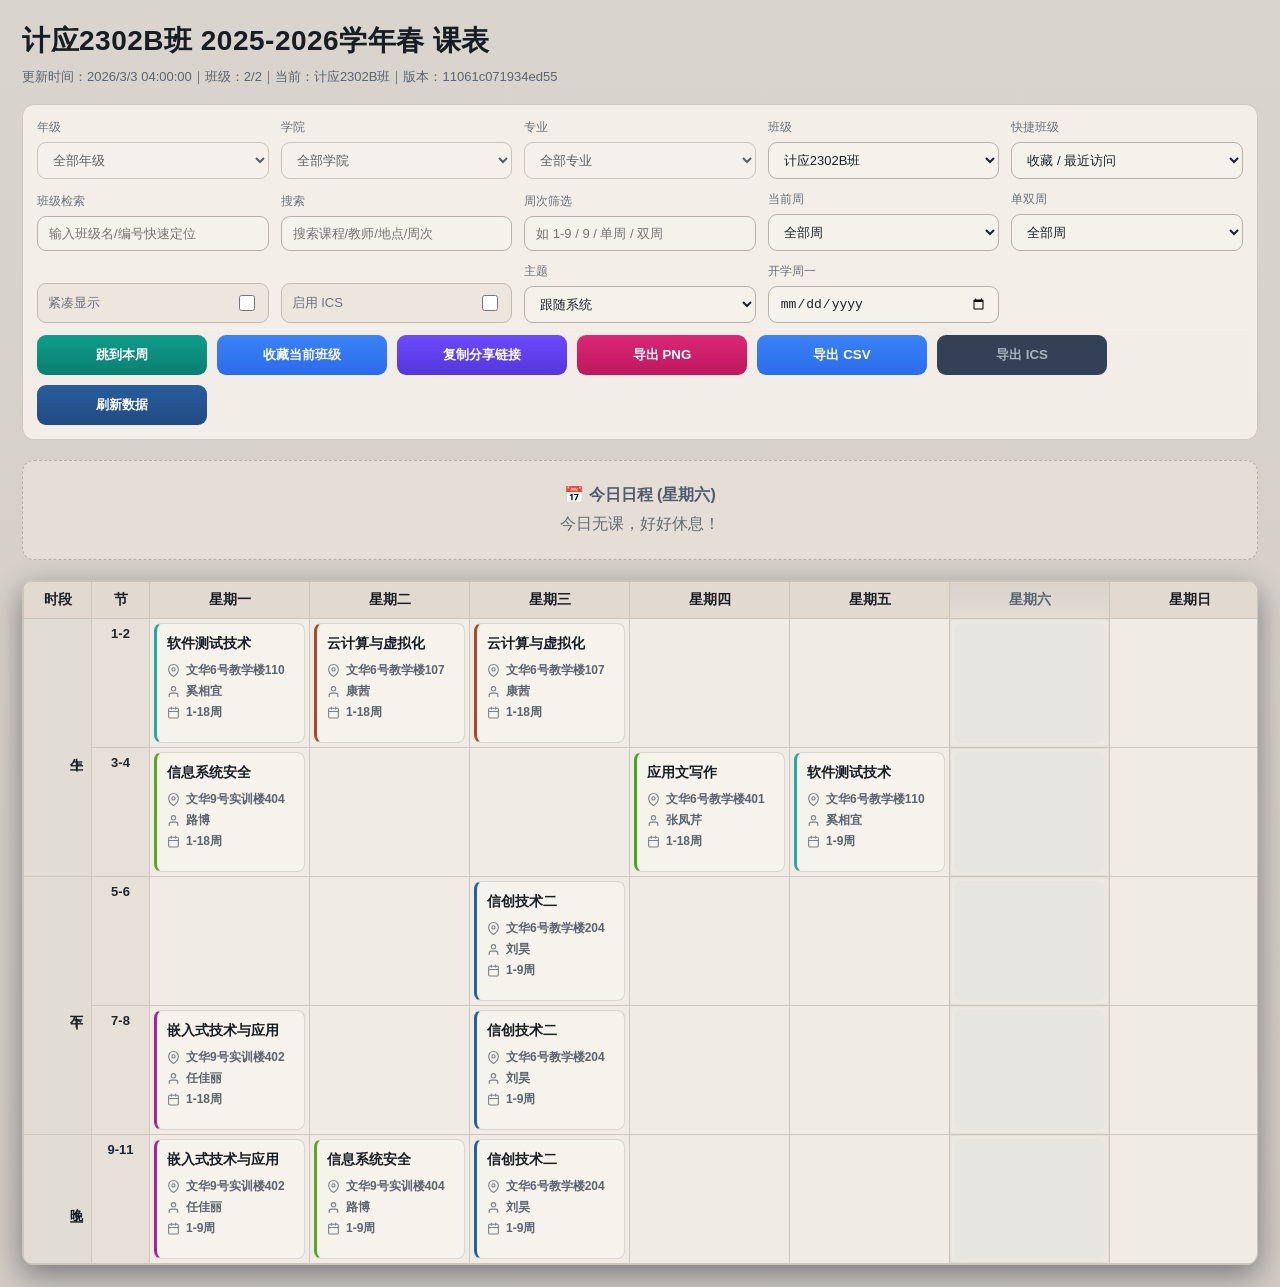
==== commit ca020f97: "refactor: CSS 去重、JS 模块拆分、添加 PWA 支持 - styles.css 去重精简 42%（1355→780 行），合并重复规则块和硬编码颜色 - app.js（2565 行）拆" ====
--- a/public/index.html
+++ b/public/index.html
@@ -29,7 +29,8 @@
         document.documentElement.dataset.theme = applied;
       })();
     </script>
-    <link rel="stylesheet" href="./styles.css?v=9" />
+    <link rel="stylesheet" href="./styles.css?v=10" />
+    <link rel="manifest" href="./manifest.json" />
   </head>
   <body>
     <main class="container">
@@ -157,6 +158,11 @@
 
     </main>
     <script src="./vendor/html2canvas.min.js"></script>
-    <script src="./app.js?v=4" defer></script>
+    <script type="module" src="./js/main.js?v=5"></script>
+    <script>
+      if ("serviceWorker" in navigator) {
+        navigator.serviceWorker.register("./sw.js").catch(() => {});
+      }
+    </script>
   </body>
 </html>
--- a/public/styles.css
+++ b/public/styles.css
@@ -1,1025 +1,4 @@
-* {
-  box-sizing: border-box;
-}
-
-body {
-  margin: 0;
-  font-family: -apple-system, BlinkMacSystemFont, "Segoe UI", "PingFang SC",
-    "Microsoft YaHei", sans-serif;
-  background: radial-gradient(circle at top, #13233a 0%, #090f19 58%);
-  color: #d7e5f3;
-}
-
-.container {
-  max-width: 1360px;
-  margin: 0 auto;
-  padding: 22px;
-}
-
-.page-header {
-  margin-bottom: 18px;
-}
-
-h1 {
-  margin: 0;
-  font-size: 28px;
-  font-weight: 700;
-  letter-spacing: 0.5px;
-}
-
-.status {
-  margin: 8px 0 0;
-  color: #98afc7;
-  font-size: 13px;
-}
-
-.toolbar {
-  display: grid;
-  grid-template-columns: repeat(5, minmax(150px, 1fr));
-  align-items: end;
-  gap: 12px;
-  margin-bottom: 20px;
-  padding: 14px;
-  border-radius: 12px;
-  border: 1px solid #22364e;
-  background: rgba(10, 20, 34, 0.78);
-  backdrop-filter: blur(4px);
-}
-
-.control {
-  display: flex;
-  flex-direction: column;
-  gap: 6px;
-}
-
-.control-inline {
-  flex-direction: row;
-  align-items: center;
-  justify-content: flex-start;
-  gap: 8px;
-  min-height: 40px;
-  padding: 0 10px;
-  border: 1px solid #2b3b4f;
-  border-radius: 9px;
-  background: #0f1724;
-}
-
-.control-inline > span {
-  margin-right: auto;
-  color: #c7d7e8;
-  font-size: 13px;
-}
-
-.control-inline input[type="checkbox"] {
-  width: 16px;
-  height: 16px;
-  accent-color: #3b82f6;
-}
-
-.control > span {
-  font-size: 12px;
-  color: #86a0bb;
-}
-
-.grow {
-  flex: 1;
-}
-
-select,
-input[type="search"],
-input[type="date"] {
-  border: 1px solid #2b3b4f;
-  border-radius: 9px;
-  padding: 9px 11px;
-  font-size: 13px;
-  color: #d5e3f0;
-  background: #0f1724;
-}
-
-select:focus,
-input[type="search"]:focus,
-input[type="date"]:focus {
-  outline: none;
-  border-color: #3b82f6;
-  box-shadow: 0 0 0 2px rgba(59, 130, 246, 0.22);
-}
-
-button {
-  border: none;
-  border-radius: 9px;
-  height: 40px;
-  padding: 0 16px;
-  background: linear-gradient(180deg, #3b82f6 0%, #2b6ceb 100%);
-  color: #fff;
-  cursor: pointer;
-  font-weight: 600;
-  transition: background 0.2s ease, transform 0.16s ease;
-}
-
-button:hover {
-  background: linear-gradient(180deg, #2f74e6 0%, #225acb 100%);
-  transform: translateY(-1px);
-}
-
-button:disabled {
-  background: #344055;
-  color: #a6b3c2;
-  cursor: not-allowed;
-  transform: none;
-}
-
-.toolbar-actions {
-  grid-column: 1 / -1;
-  display: flex;
-  gap: 10px;
-  flex-wrap: wrap;
-}
-
-.toolbar-actions > button {
-  min-width: 170px;
-}
-
-#reloadBtn {
-  background: linear-gradient(180deg, #295d9e 0%, #204b82 100%);
-}
-
-#reloadBtn:hover {
-  background: linear-gradient(180deg, #2c69b4 0%, #255792 100%);
-}
-
-.table-wrap {
-  overflow: auto;
-  background: #0b1220;
-  border-radius: 12px;
-  border: 1px solid #203248;
-  box-shadow: 0 10px 30px rgba(3, 10, 24, 0.42);
-}
-
-.schedule-table,
-.legacy-table {
-  width: 100%;
-  border-collapse: collapse;
-  min-width: 1000px;
-}
-
-.schedule-table thead th,
-.legacy-table thead th {
-  background: #070e17;
-  color: #eef2f7;
-  border: 1px solid #2a3b51;
-  padding: 9px 8px;
-  font-size: 14px;
-  text-align: center;
-  font-weight: 700;
-  position: sticky;
-  top: 0;
-  z-index: 2;
-}
-
-.schedule-table td,
-.schedule-table th,
-.legacy-table td,
-.legacy-table th {
-  border: 1px solid #25374d;
-  font-size: 13px;
-  vertical-align: top;
-}
-
-.schedule-table tbody td {
-  background: #10222f;
-}
-
-.schedule-table .session-cell {
-  min-width: 68px;
-  text-align: center;
-  font-weight: 700;
-  background: #081019;
-  color: #f4f7fb;
-  writing-mode: vertical-rl;
-  text-orientation: upright;
-  letter-spacing: 1px;
-  padding: 7px 6px;
-}
-
-.schedule-table .period-cell {
-  min-width: 58px;
-  text-align: center;
-  font-weight: 700;
-  background: #0c1624;
-  color: #d9e6f3;
-  padding: 7px 6px;
-}
-
-.schedule-table .course-cell {
-  width: 14.28%;
-  min-width: 160px;
-  min-height: 120px;
-  padding: 4px;
-  background: transparent;
-}
-
-.course-stack {
-  display: flex;
-  flex-direction: column;
-  gap: 5px;
-}
-
-.course-card {
-  border-radius: 8px;
-  background: rgba(13, 39, 60, 0.65);
-  padding: 10px;
-  min-height: 120px;
-  width: 100%;
-  border: 1px solid rgba(42, 81, 111, 0.3);
-  text-align: left;
-  display: flex;
-  flex-direction: column;
-  gap: 8px;
-  transition: all 0.2s cubic-bezier(0.4, 0, 0.2, 1);
-  overflow: hidden;
-  position: relative;
-  backdrop-filter: blur(4px);
-  cursor: pointer;
-  user-select: none;
-}
-
-.course-card:hover {
-  transform: translateY(-3px) scale(1.02);
-  box-shadow: 0 8px 20px rgba(0, 0, 0, 0.4);
-  z-index: 10;
-  background: rgba(18, 48, 73, 0.98);
-  border-color: rgba(59, 130, 246, 0.5);
-}
-
-.course-card:active {
-  transform: translateY(-1px) scale(1.01);
-}
-
-.course-card.compact {
-  min-height: 64px;
-  padding: 8px;
-  gap: 4px;
-}
-
-.course-card:hover {
-  transform: translateY(-3px) scale(1.02);
-  box-shadow: 0 8px 20px rgba(0, 0, 0, 0.4);
-  z-index: 10;
-  background: rgba(18, 48, 73, 0.98);
-  border-color: rgba(59, 130, 246, 0.5);
-}
-
-.course-card.compact {
-  min-height: 64px;
-  padding: 8px;
-  gap: 4px;
-}
-
-.course-header {
-  display: flex;
-  justify-content: space-between;
-  align-items: flex-start;
-  gap: 6px;
-}
-
-.course-name {
-  color: #f1f5f9;
-  font-size: 14px;
-  font-weight: 700;
-  line-height: 1.4;
-  display: -webkit-box;
-  -webkit-line-clamp: 3;
-  -webkit-box-orient: vertical;
-  overflow: hidden;
-  white-space: normal;
-  word-break: break-word;
-}
-
-.course-code-pill {
-  font-size: 10px;
-  color: #64748b;
-  opacity: 0.8;
-  white-space: nowrap;
-  font-family: ui-monospace, SFMono-Regular, Menlo, Monaco, Consolas, monospace;
-  background: rgba(0, 0, 0, 0.2);
-  padding: 1px 4px;
-  border-radius: 4px;
-}
-
-.course-body {
-  display: flex;
-  flex-direction: column;
-  gap: 4px;
-}
-
-.meta-row {
-  display: flex;
-  align-items: center;
-  gap: 6px;
-  font-size: 12px;
-  color: #94a3b8;
-  white-space: nowrap;
-  overflow: hidden;
-  text-overflow: ellipsis;
-}
-
-.meta-row svg {
-  flex-shrink: 0;
-  opacity: 0.8;
-  width: 13px;
-  height: 13px;
-}
-
-.meta-row span {
-  overflow: hidden;
-  text-overflow: ellipsis;
-}
-
-.more-courses-btn {
-  width: 100%;
-  margin-top: 6px;
-  border: 1px dashed rgba(99, 130, 158, 0.4);
-  background: rgba(18, 42, 61, 0.6);
-  color: #cbd5e1;
-  padding: 8px;
-  border-radius: 6px;
-  font-size: 12px;
-  font-weight: 500;
-  transition: all 0.2s;
-  cursor: pointer;
-}
-
-.more-courses-btn:hover {
-  background: rgba(59, 130, 246, 0.15);
-  color: #60a5fa;
-  border-color: #60a5fa;
-  transform: translateY(-1px);
-}
-
-.empty-cell {
-  min-height: 120px;
-  height: 100%;
-  border-radius: 8px;
-  /* border: 1px dashed #27435d; */
-  /* background: rgba(12, 24, 37, 0.46); */
-}
-
-.legacy-table th,
-.legacy-table td {
-  padding: 8px 10px;
-}
-
-.legacy-table tbody td {
-  background: #0f1e2c;
-  color: #cbd8e5;
-}
-
-.empty {
-  padding: 18px;
-  color: #93a7bb;
-  font-size: 14px;
-}
-
-.detail-modal {
-  position: fixed;
-  inset: 0;
-  z-index: 1000;
-  display: flex;
-  align-items: center;
-  justify-content: center;
-}
-
-.detail-modal.hidden {
-  display: none;
-}
-
-.detail-modal-backdrop {
-  position: absolute;
-  inset: 0;
-  background: rgba(3, 8, 15, 0.72);
-}
-
-.detail-modal-panel {
-  position: relative;
-  width: min(780px, calc(100vw - 24px));
-  max-height: calc(100vh - 36px);
-  overflow: auto;
-  border-radius: 12px;
-  border: 1px solid #284160;
-  background: #0b1625;
-  box-shadow: 0 18px 40px rgba(2, 8, 17, 0.5);
-}
-
-.detail-modal-header {
-  position: sticky;
-  top: 0;
-  z-index: 1;
-  display: flex;
-  align-items: center;
-  justify-content: space-between;
-  padding: 12px 14px;
-  border-bottom: 1px solid #284160;
-  background: #0d1a2b;
-}
-
-.detail-modal-header h2 {
-  margin: 0;
-  font-size: 18px;
-}
-
-.detail-modal-body {
-  display: grid;
-  gap: 10px;
-  padding: 12px;
-}
-
-.detail-card {
-  border: 1px solid #2a516f;
-  border-radius: 10px;
-  background: rgba(13, 39, 60, 0.72);
-  padding: 10px;
-  display: grid;
-  gap: 4px;
-  font-size: 13px;
-}
-
-.course-card.compact {
-  min-height: 104px;
-  gap: 6px;
-}
-
-.course-card.compact .course-name {
-  font-size: 13px;
-  line-height: 1.35;
-  -webkit-line-clamp: 2;
-}
-
-.course-card.compact .course-body {
-  gap: 3px;
-}
-
-.course-card.compact .meta-row {
-  font-size: 11px;
-}
-
-.course-card.compact .meta-row--period {
-  color: var(--compact-period-color, #dbeafe);
-  font-weight: 700;
-}
-
-.course-card.compact .meta-row span {
-  display: block;
-  min-width: 0;
-}
-
-.schedule-table th.is-today-column {
-  background: linear-gradient(180deg, #13345b 0%, #0d2038 100%);
-  color: #dbeafe;
-}
-
-.schedule-table td.course-cell.is-today-column {
-  background: rgba(59, 130, 246, 0.08);
-  box-shadow: inset 0 0 0 1px rgba(96, 165, 250, 0.18);
-}
-
-.schedule-table td.course-cell.is-today-column .empty-cell {
-  background: rgba(37, 99, 235, 0.08);
-}
-
-.schedule-table td.course-cell.is-today-column .course-card {
-  border-color: rgba(96, 165, 250, 0.28);
-}
-
-#jumpCurrentWeekBtn {
-  background: linear-gradient(180deg, #0f9d8a 0%, #0a7f70 100%);
-}
-
-#jumpCurrentWeekBtn:hover {
-  background: linear-gradient(180deg, #13b19c 0%, #0b8d7c 100%);
-}
-
-#copyShareLinkBtn {
-  background: linear-gradient(180deg, #6d4aff 0%, #5436db 100%);
-}
-
-#copyShareLinkBtn:hover {
-  background: linear-gradient(180deg, #7b5cff 0%, #6041eb 100%);
-}
-
-#favoriteClassBtn.is-active {
-  background: linear-gradient(180deg, #f59e0b 0%, #d97706 100%);
-  color: #fff7ed;
-}
-
-#favoriteClassBtn.is-active:hover {
-  background: linear-gradient(180deg, #fbbf24 0%, #ea860d 100%);
-}
-
-#exportPngBtn {
-  background: linear-gradient(180deg, #db2777 0%, #be185d 100%);
-}
-
-#exportPngBtn:hover {
-  background: linear-gradient(180deg, #ec4899 0%, #cf1d68 100%);
-}
-
-/* Today Schedule Styles */
-.today-schedule {
-  margin-bottom: 20px;
-  animation: fadeIn 0.4s ease-out;
-}
-
-.today-schedule.hidden {
-  display: none;
-}
-
-.today-container {
-  background: linear-gradient(135deg, rgba(20, 35, 55, 0.9) 0%, rgba(13, 24, 38, 0.95) 100%);
-  border: 1px solid #3b82f6;
-  border-radius: 12px;
-  padding: 16px;
-  box-shadow: 0 8px 20px rgba(59, 130, 246, 0.15);
-}
-
-.today-header {
-  font-size: 16px;
-  font-weight: 700;
-  color: #60a5fa;
-  margin-bottom: 12px;
-  display: flex;
-  align-items: center;
-  gap: 8px;
-}
-
-.today-grid {
-  display: grid;
-  grid-template-columns: repeat(auto-fill, minmax(280px, 1fr));
-  gap: 12px;
-}
-
-.today-card {
-  background: rgba(30, 41, 59, 0.6);
-  border: 1px solid #334155;
-  border-left-width: 4px; /* Dynamic color applied inline */
-  border-radius: 8px;
-  padding: 12px;
-  display: flex;
-  gap: 12px;
-  transition: transform 0.2s ease, box-shadow 0.2s ease;
-}
-
-.today-card:hover {
-  transform: translateY(-2px);
-  box-shadow: 0 4px 12px rgba(0,0,0,0.2);
-  background: rgba(30, 41, 59, 0.8);
-}
-
-.today-time {
-  display: flex;
-  flex-direction: column;
-  align-items: center;
-  justify-content: center;
-  min-width: 50px;
-  border-right: 1px solid rgba(255,255,255,0.1);
-  padding-right: 12px;
-}
-
-.period-badge {
-  font-size: 18px;
-  font-weight: 800;
-  color: #fff;
-}
-
-.session-label {
-  font-size: 11px;
-  color: #94a3b8;
-  margin-top: 2px;
-}
-
-.today-info {
-  flex: 1;
-  display: flex;
-  flex-direction: column;
-  justify-content: center;
-  gap: 4px;
-}
-
-.today-course {
-  font-size: 15px;
-  font-weight: 700;
-  color: #f1f5f9;
-}
-
-.today-meta {
-  display: flex;
-  flex-wrap: wrap;
-  gap: 8px;
-  font-size: 12px;
-  color: #cbd5e1;
-}
-
-.meta-item {
-  display: flex;
-  align-items: center;
-  gap: 4px;
-}
-
-.today-empty {
-  background: rgba(16, 30, 48, 0.6);
-  border: 1px dashed #334155;
-  border-radius: 12px;
-  padding: 24px;
-  text-align: center;
-  color: #94a3b8;
-}
-
-.today-empty .today-header {
-  justify-content: center;
-  margin-bottom: 8px;
-  color: #94a3b8;
-}
-
-@keyframes fadeIn {
-  from { opacity: 0; transform: translateY(10px); }
-  to { opacity: 1; transform: translateY(0); }
-}
-
-@media (max-width: 960px) {
-  .toolbar {
-    grid-template-columns: repeat(2, minmax(150px, 1fr));
-  }
-
-  .control,
-  .grow {
-    width: auto;
-  }
-
-  .toolbar-actions > button {
-    flex: 1 1 calc(50% - 6px);
-    min-width: 140px;
-  }
-}
-
-@media (max-width: 640px) {
-  .toolbar {
-    grid-template-columns: 1fr;
-  }
-
-  .toolbar-actions {
-    flex-direction: column;
-  }
-
-  .toolbar-actions > button {
-    width: 100%;
-    min-width: 0;
-  }
-  
-  .today-grid {
-    grid-template-columns: 1fr;
-  }
-}
-
-/* --- Toast Notification Styles --- */
-#toast-container {
-  position: fixed;
-  bottom: 24px;
-  left: 50%;
-  transform: translateX(-50%);
-  display: flex;
-  flex-direction: column;
-  gap: 10px;
-  z-index: 2000;
-  pointer-events: none;
-}
-
-.toast {
-  background: rgba(15, 23, 42, 0.95);
-  color: #e2e8f0;
-  padding: 12px 20px;
-  border-radius: 8px;
-  box-shadow: 0 4px 12px rgba(0, 0, 0, 0.3);
-  font-size: 14px;
-  display: flex;
-  align-items: center;
-  gap: 10px;
-  min-width: 300px;
-  max-width: 90vw;
-  animation: slideUp 0.3s cubic-bezier(0.16, 1, 0.3, 1);
-  border: 1px solid #334155;
-  pointer-events: auto;
-}
-
-.toast.success {
-  border-left: 4px solid #10b981;
-}
-
-.toast.error {
-  border-left: 4px solid #ef4444;
-}
-
-.toast.info {
-  border-left: 4px solid #3b82f6;
-}
-
-@keyframes slideUp {
-  from { opacity: 0; transform: translateY(20px); }
-  to { opacity: 1; transform: translateY(0); }
-}
-
-@keyframes fadeOut {
-  from { opacity: 1; transform: translateY(0); }
-  to { opacity: 0; transform: translateY(-10px); }
-}
-
-/* --- Loading Overlay Styles --- */
-#loading-overlay {
-  position: fixed;
-  inset: 0;
-  background: rgba(3, 8, 15, 0.8);
-  backdrop-filter: blur(4px);
-  z-index: 3000;
-  display: flex;
-  flex-direction: column;
-  align-items: center;
-  justify-content: center;
-  gap: 16px;
-  opacity: 0;
-  pointer-events: none;
-  transition: opacity 0.3s ease;
-}
-
-#loading-overlay.visible {
-  opacity: 1;
-  pointer-events: auto;
-}
-
-.spinner {
-  width: 48px;
-  height: 48px;
-  border: 4px solid rgba(59, 130, 246, 0.3);
-  border-radius: 50%;
-  border-top-color: #3b82f6;
-  animation: spin 1s linear infinite;
-}
-
-.loading-text {
-  color: #bfdbfe;
-  font-size: 16px;
-  font-weight: 500;
-  letter-spacing: 1px;
-}
-
-@keyframes spin {
-  to { transform: rotate(360deg); }
-}
-
-.course-card:hover {
-  transform: translateY(-3px) scale(1.02);
-  box-shadow: 0 8px 20px rgba(0, 0, 0, 0.4);
-  z-index: 10;
-  background: rgba(18, 48, 73, 0.98);
-  border-color: rgba(59, 130, 246, 0.5);
-}
-
-.course-card.compact {
-  min-height: 64px;
-  padding: 8px;
-  gap: 4px;
-}
-
-.course-header {
-  display: flex;
-  justify-content: space-between;
-  align-items: flex-start;
-  gap: 6px;
-}
-
-.course-name {
-  color: #f1f5f9;
-  font-size: 14px;
-  font-weight: 700;
-  line-height: 1.4;
-  display: -webkit-box;
-  -webkit-line-clamp: 3;
-  -webkit-box-orient: vertical;
-  overflow: hidden;
-  white-space: normal;
-  word-break: break-word;
-}
-
-.course-code-pill {
-  font-size: 10px;
-  color: #64748b;
-  opacity: 0.8;
-  white-space: nowrap;
-  font-family: ui-monospace, SFMono-Regular, Menlo, Monaco, Consolas, monospace;
-  background: rgba(0, 0, 0, 0.2);
-  padding: 1px 4px;
-  border-radius: 4px;
-}
-
-.course-body {
-  display: flex;
-  flex-direction: column;
-  gap: 4px;
-}
-
-.meta-row {
-  display: flex;
-  align-items: center;
-  gap: 6px;
-  font-size: 12px;
-  color: #94a3b8;
-  white-space: nowrap;
-  overflow: hidden;
-  text-overflow: ellipsis;
-}
-
-.meta-row svg {
-  flex-shrink: 0;
-  opacity: 0.8;
-  width: 13px;
-  height: 13px;
-}
-
-.meta-row span {
-  overflow: hidden;
-  text-overflow: ellipsis;
-}
-
-.more-courses-btn {
-  width: 100%;
-  margin-top: 6px;
-  border: 1px dashed rgba(99, 130, 158, 0.4);
-  background: rgba(18, 42, 61, 0.6);
-  color: #cbd5e1;
-  padding: 8px;
-  border-radius: 6px;
-  font-size: 12px;
-  font-weight: 500;
-  transition: all 0.2s;
-  cursor: pointer;
-}
-
-.more-courses-btn:hover {
-  background: rgba(59, 130, 246, 0.15);
-  color: #60a5fa;
-  border-color: #60a5fa;
-  transform: translateY(-1px);
-}
-
-.empty-cell {
-  min-height: 120px;
-  height: 100%;
-  border-radius: 8px;
-  border: none;
-  background: transparent;
-}
-
-.legacy-table th,
-.legacy-table td {
-  padding: 8px 10px;
-}
-
-.legacy-table tbody td {
-  background: #0f1e2c;
-  color: #cbd8e5;
-}
-
-.empty {
-  padding: 18px;
-  color: #93a7bb;
-  font-size: 14px;
-}
-
-.detail-modal {
-  position: fixed;
-  inset: 0;
-  z-index: 1000;
-  display: flex;
-  align-items: center;
-  justify-content: center;
-}
-
-.detail-modal.hidden {
-  display: none;
-}
-
-.detail-modal-backdrop {
-  position: absolute;
-  inset: 0;
-  background: rgba(3, 8, 15, 0.72);
-}
-
-.detail-modal-panel {
-  position: relative;
-  width: min(780px, calc(100vw - 24px));
-  max-height: calc(100vh - 36px);
-  overflow: auto;
-  border-radius: 12px;
-  border: 1px solid #284160;
-  background: #0b1625;
-  box-shadow: 0 18px 40px rgba(2, 8, 17, 0.5);
-}
-
-.detail-modal-header {
-  position: sticky;
-  top: 0;
-  z-index: 1;
-  display: flex;
-  align-items: center;
-  justify-content: space-between;
-  padding: 12px 14px;
-  border-bottom: 1px solid #284160;
-  background: #0d1a2b;
-}
-
-.detail-modal-header h2 {
-  margin: 0;
-  font-size: 18px;
-}
-
-.detail-modal-body {
-  display: grid;
-  gap: 10px;
-  padding: 12px;
-}
-
-.detail-card {
-  border: 1px solid #2a516f;
-  border-radius: 10px;
-  background: rgba(13, 39, 60, 0.72);
-  padding: 10px;
-  display: grid;
-  gap: 4px;
-  font-size: 13px;
-}
-
-@media (max-width: 960px) {
-  .toolbar {
-    grid-template-columns: repeat(2, minmax(150px, 1fr));
-  }
-
-  .control,
-  .grow {
-    width: auto;
-  }
-
-  .toolbar-actions > button {
-    flex: 1 1 calc(50% - 6px);
-    min-width: 140px;
-  }
-}
-
-@media (max-width: 640px) {
-  .toolbar {
-    grid-template-columns: 1fr;
-  }
-
-  .toolbar-actions {
-    flex-direction: column;
-  }
-
-  .toolbar-actions > button {
-    width: 100%;
-    min-width: 0;
-  }
-}
-
-.course-card.compact {
-  min-height: 104px;
-  gap: 6px;
-}
-
-.course-card.compact .course-name {
-  font-size: 13px;
-  line-height: 1.35;
-  -webkit-line-clamp: 2;
-}
-
-.course-card.compact .course-body {
-  gap: 3px;
-}
-
-.course-card.compact .meta-row {
-  font-size: 11px;
-}
-
-.course-card.compact .meta-row--period {
-  color: var(--compact-period-color, #dbeafe);
-  font-weight: 700;
-}
-
-.course-card.compact .meta-row--period span,
-.course-card.compact .meta-row--period svg {
-  color: inherit;
-  opacity: 1;
-}
-
-.course-card.compact .meta-row span {
-  display: block;
-  min-width: 0;
-}
+/* ===== CSS Variables ===== */
 
 :root {
   color-scheme: dark;
@@ -1137,59 +116,237 @@
   --png-export-panel-border: #cbc3b8;
 }
 
+/* ===== Reset ===== */
+
+* {
+  box-sizing: border-box;
+}
+
+/* ===== Base Layout ===== */
+
 body {
+  margin: 0;
+  font-family: -apple-system, BlinkMacSystemFont, "Segoe UI", "PingFang SC",
+    "Microsoft YaHei", sans-serif;
   background: var(--bg-body);
   color: var(--text-primary);
 }
 
+.container {
+  max-width: 1360px;
+  margin: 0 auto;
+  padding: 22px;
+}
+
+.page-header {
+  margin-bottom: 18px;
+}
+
 h1 {
+  margin: 0;
+  font-size: 28px;
+  font-weight: 700;
+  letter-spacing: 0.5px;
   color: var(--text-heading);
 }
 
 .status {
+  margin: 8px 0 0;
   color: var(--text-secondary);
-}
+  font-size: 13px;
+}
+
+/* ===== Toolbar & Controls ===== */
 
 .toolbar {
-  border-color: var(--panel-border);
+  display: grid;
+  grid-template-columns: repeat(5, minmax(150px, 1fr));
+  align-items: end;
+  gap: 12px;
+  margin-bottom: 20px;
+  padding: 14px;
+  border-radius: 12px;
+  border: 1px solid var(--panel-border);
   background: var(--panel-bg);
+  backdrop-filter: blur(4px);
+}
+
+.control {
+  display: flex;
+  flex-direction: column;
+  gap: 6px;
+}
+
+.control > span {
+  font-size: 12px;
+  color: var(--text-muted);
 }
 
 .control-inline {
-  border-color: var(--control-border);
+  flex-direction: row;
+  align-items: center;
+  justify-content: flex-start;
+  gap: 8px;
+  min-height: 40px;
+  padding: 0 10px;
+  border: 1px solid var(--control-border);
+  border-radius: 9px;
   background: var(--control-bg);
 }
 
-.control-inline > span,
-.control > span {
+.control-inline > span {
+  margin-right: auto;
   color: var(--text-muted);
-}
+  font-size: 13px;
+}
+
+.control-inline input[type="checkbox"] {
+  width: 16px;
+  height: 16px;
+  accent-color: #3b82f6;
+}
+
+.grow {
+  flex: 1;
+}
+
+.toolbar-actions {
+  grid-column: 1 / -1;
+  display: flex;
+  gap: 10px;
+  flex-wrap: wrap;
+}
+
+.toolbar-actions > button {
+  min-width: 170px;
+}
+
+/* ===== Form Elements ===== */
 
 select,
 input[type="search"],
 input[type="date"] {
-  border-color: var(--input-border);
+  border: 1px solid var(--input-border);
+  border-radius: 9px;
+  padding: 9px 11px;
+  font-size: 13px;
   color: var(--input-text);
   background: var(--input-bg);
 }
 
+select:focus,
+input[type="search"]:focus,
+input[type="date"]:focus {
+  outline: none;
+  border-color: #3b82f6;
+  box-shadow: 0 0 0 2px rgba(59, 130, 246, 0.22);
+}
+
+button {
+  border: none;
+  border-radius: 9px;
+  height: 40px;
+  padding: 0 16px;
+  background: linear-gradient(180deg, #3b82f6 0%, #2b6ceb 100%);
+  color: #fff;
+  cursor: pointer;
+  font-weight: 600;
+  transition: background 0.2s ease, transform 0.16s ease;
+}
+
+button:hover {
+  background: linear-gradient(180deg, #2f74e6 0%, #225acb 100%);
+  transform: translateY(-1px);
+}
+
+button:disabled {
+  background: #344055;
+  color: #a6b3c2;
+  cursor: not-allowed;
+  transform: none;
+}
+
+/* ===== Button Variants ===== */
+
+#reloadBtn {
+  background: linear-gradient(180deg, #295d9e 0%, #204b82 100%);
+}
+
+#reloadBtn:hover {
+  background: linear-gradient(180deg, #2c69b4 0%, #255792 100%);
+}
+
+#jumpCurrentWeekBtn {
+  background: linear-gradient(180deg, #0f9d8a 0%, #0a7f70 100%);
+}
+
+#jumpCurrentWeekBtn:hover {
+  background: linear-gradient(180deg, #13b19c 0%, #0b8d7c 100%);
+}
+
+#copyShareLinkBtn {
+  background: linear-gradient(180deg, #6d4aff 0%, #5436db 100%);
+}
+
+#copyShareLinkBtn:hover {
+  background: linear-gradient(180deg, #7b5cff 0%, #6041eb 100%);
+}
+
+#favoriteClassBtn.is-active {
+  background: linear-gradient(180deg, #f59e0b 0%, #d97706 100%);
+  color: #fff7ed;
+}
+
+#favoriteClassBtn.is-active:hover {
+  background: linear-gradient(180deg, #fbbf24 0%, #ea860d 100%);
+}
+
+#exportPngBtn {
+  background: linear-gradient(180deg, #db2777 0%, #be185d 100%);
+}
+
+#exportPngBtn:hover {
+  background: linear-gradient(180deg, #ec4899 0%, #cf1d68 100%);
+}
+
+/* ===== Table Structure ===== */
+
 .table-wrap {
+  overflow: auto;
   background: var(--table-wrap-bg);
-  border-color: var(--table-wrap-border);
+  border-radius: 12px;
+  border: 1px solid var(--table-wrap-border);
+  box-shadow: 0 10px 30px rgba(3, 10, 24, 0.42);
+}
+
+.schedule-table,
+.legacy-table {
+  width: 100%;
+  border-collapse: collapse;
+  min-width: 1000px;
 }
 
 .schedule-table thead th,
 .legacy-table thead th {
   background: var(--thead-bg);
   color: var(--text-heading);
-  border-color: var(--thead-border);
+  border: 1px solid var(--thead-border);
+  padding: 9px 8px;
+  font-size: 14px;
+  text-align: center;
+  font-weight: 700;
+  position: sticky;
+  top: 0;
+  z-index: 2;
 }
 
 .schedule-table td,
 .schedule-table th,
 .legacy-table td,
 .legacy-table th {
-  border-color: var(--cell-border);
+  border: 1px solid var(--cell-border);
+  font-size: 13px;
+  vertical-align: top;
 }
 
 .schedule-table tbody td,
@@ -1199,98 +356,212 @@
 }
 
 .schedule-table .session-cell {
+  min-width: 68px;
+  text-align: center;
+  font-weight: 700;
   background: var(--session-bg);
   color: var(--text-heading);
+  writing-mode: vertical-rl;
+  text-orientation: upright;
+  letter-spacing: 1px;
+  padding: 7px 6px;
 }
 
 .schedule-table .period-cell {
+  min-width: 58px;
+  text-align: center;
+  font-weight: 700;
   background: var(--period-bg);
   color: var(--text-primary);
+  padding: 7px 6px;
+}
+
+.schedule-table .course-cell {
+  width: 14.28%;
+  min-width: 160px;
+  min-height: 120px;
+  padding: 4px;
+  background: transparent;
+}
+
+.legacy-table th,
+.legacy-table td {
+  padding: 8px 10px;
+}
+
+.empty {
+  padding: 18px;
+  color: var(--meta-text);
+  font-size: 14px;
+}
+
+/* ===== Course Card ===== */
+
+.course-stack {
+  display: flex;
+  flex-direction: column;
+  gap: 5px;
 }
 
 .course-card {
+  border-radius: 8px;
   background: var(--card-bg);
-  border-color: var(--card-border);
+  padding: 10px;
+  min-height: 120px;
+  width: 100%;
+  border: 1px solid var(--card-border);
+  text-align: left;
+  display: flex;
+  flex-direction: column;
+  gap: 8px;
+  transition: all 0.2s cubic-bezier(0.4, 0, 0.2, 1);
+  overflow: hidden;
+  position: relative;
+  backdrop-filter: blur(4px);
+  cursor: pointer;
+  user-select: none;
 }
 
 .course-card:hover {
+  transform: translateY(-3px) scale(1.02);
+  box-shadow: 0 8px 20px rgba(0, 0, 0, 0.4);
+  z-index: 10;
   background: var(--card-bg-hover);
-}
-
-.course-name,
-.today-course {
+  border-color: rgba(59, 130, 246, 0.5);
+}
+
+.course-card:active {
+  transform: translateY(-1px) scale(1.01);
+}
+
+.course-header {
+  display: flex;
+  justify-content: space-between;
+  align-items: flex-start;
+  gap: 6px;
+}
+
+.course-name {
   color: var(--text-heading);
-}
-
-.meta-row,
-.today-meta,
-.empty,
-.today-empty,
-.session-label,
-.control-inline > span {
+  font-size: 14px;
+  font-weight: 700;
+  line-height: 1.4;
+  display: -webkit-box;
+  -webkit-line-clamp: 3;
+  -webkit-box-orient: vertical;
+  overflow: hidden;
+  white-space: normal;
+  word-break: break-word;
+}
+
+.course-code-pill {
+  font-size: 10px;
+  color: #64748b;
+  opacity: 0.8;
+  white-space: nowrap;
+  font-family: ui-monospace, SFMono-Regular, Menlo, Monaco, Consolas, monospace;
+  background: rgba(0, 0, 0, 0.2);
+  padding: 1px 4px;
+  border-radius: 4px;
+}
+
+.course-body {
+  display: flex;
+  flex-direction: column;
+  gap: 4px;
+}
+
+.meta-row {
+  display: flex;
+  align-items: center;
+  gap: 6px;
+  font-size: 12px;
   color: var(--meta-text);
-}
-
-.today-container {
-  background: var(--today-panel-bg);
-  border-color: var(--today-panel-border);
-}
-
-.today-header {
-  color: var(--today-header-color);
-}
-
-.today-card {
-  background: var(--today-card-bg);
-  border-color: var(--today-card-border);
-}
-
-.today-card:hover {
-  background: var(--today-card-bg-hover);
-}
-
-.today-empty {
-  background: var(--today-empty-bg);
-  border-color: var(--today-empty-border);
-  color: var(--today-empty-text);
-}
-
-.today-empty .today-header {
-  color: var(--today-empty-heading-color);
-}
-
-.today-time {
-  border-right-color: var(--today-time-border);
-}
-
-.period-badge {
-  color: var(--period-badge-color);
-}
-
-.detail-modal-backdrop {
-  background: var(--modal-backdrop);
-}
-
-.detail-modal-panel {
-  background: var(--modal-bg);
-  border-color: var(--modal-border);
-}
-
-.detail-modal-header {
-  background: var(--modal-header-bg);
-  border-bottom-color: var(--modal-border);
-}
-
-.detail-card {
-  background: var(--detail-card-bg);
-  border-color: var(--detail-card-border);
-}
-
-.toast {
-  background: var(--toast-bg);
-  border-color: var(--toast-border);
-  color: var(--text-primary);
-}
+  white-space: nowrap;
+  overflow: hidden;
+  text-overflow: ellipsis;
+}
+
+.meta-row svg {
+  flex-shrink: 0;
+  opacity: 0.8;
+  width: 13px;
+  height: 13px;
+}
+
+.meta-row span {
+  overflow: hidden;
+  text-overflow: ellipsis;
+}
+
+.more-courses-btn {
+  width: 100%;
+  margin-top: 6px;
+  border: 1px dashed rgba(99, 130, 158, 0.4);
+  background: rgba(18, 42, 61, 0.6);
+  color: #cbd5e1;
+  padding: 8px;
+  border-radius: 6px;
+  font-size: 12px;
+  font-weight: 500;
+  transition: all 0.2s;
+  cursor: pointer;
+}
+
+.more-courses-btn:hover {
+  background: rgba(59, 130, 246, 0.15);
+  color: #60a5fa;
+  border-color: #60a5fa;
+  transform: translateY(-1px);
+}
+
+.empty-cell {
+  min-height: 120px;
+  height: 100%;
+  border-radius: 8px;
+  border: none;
+  background: transparent;
+}
+
+/* ===== Course Card Compact Mode ===== */
+
+.course-card.compact {
+  min-height: 104px;
+  padding: 8px;
+  gap: 6px;
+}
+
+.course-card.compact .course-name {
+  font-size: 13px;
+  line-height: 1.35;
+  -webkit-line-clamp: 2;
+}
+
+.course-card.compact .course-body {
+  gap: 3px;
+}
+
+.course-card.compact .meta-row {
+  font-size: 11px;
+}
+
+.course-card.compact .meta-row--period {
+  color: var(--compact-period-color, #dbeafe);
+  font-weight: 700;
+}
+
+.course-card.compact .meta-row--period span,
+.course-card.compact .meta-row--period svg {
+  color: inherit;
+  opacity: 1;
+}
+
+.course-card.compact .meta-row span {
+  display: block;
+  min-width: 0;
+}
+
+/* ===== Today Column Highlighting ===== */
 
 .schedule-table th.is-today-column {
   background: var(--today-column-header-bg);
@@ -1309,6 +580,272 @@
 .schedule-table td.course-cell.is-today-column .course-card {
   border-color: var(--today-column-card-border);
 }
+
+/* ===== Today Schedule ===== */
+
+.today-schedule {
+  margin-bottom: 20px;
+  animation: fadeIn 0.4s ease-out;
+}
+
+.today-schedule.hidden {
+  display: none;
+}
+
+.today-container {
+  background: var(--today-panel-bg);
+  border: 1px solid var(--today-panel-border);
+  border-radius: 12px;
+  padding: 16px;
+  box-shadow: 0 8px 20px rgba(59, 130, 246, 0.15);
+}
+
+.today-header {
+  font-size: 16px;
+  font-weight: 700;
+  color: var(--today-header-color);
+  margin-bottom: 12px;
+  display: flex;
+  align-items: center;
+  gap: 8px;
+}
+
+.today-grid {
+  display: grid;
+  grid-template-columns: repeat(auto-fill, minmax(280px, 1fr));
+  gap: 12px;
+}
+
+.today-card {
+  background: var(--today-card-bg);
+  border: 1px solid var(--today-card-border);
+  border-left-width: 4px;
+  border-radius: 8px;
+  padding: 12px;
+  display: flex;
+  gap: 12px;
+  transition: transform 0.2s ease, box-shadow 0.2s ease;
+}
+
+.today-card:hover {
+  transform: translateY(-2px);
+  box-shadow: 0 4px 12px rgba(0, 0, 0, 0.2);
+  background: var(--today-card-bg-hover);
+}
+
+.today-time {
+  display: flex;
+  flex-direction: column;
+  align-items: center;
+  justify-content: center;
+  min-width: 50px;
+  border-right: 1px solid var(--today-time-border);
+  padding-right: 12px;
+}
+
+.period-badge {
+  font-size: 18px;
+  font-weight: 800;
+  color: var(--period-badge-color);
+}
+
+.session-label {
+  font-size: 11px;
+  color: var(--meta-text);
+  margin-top: 2px;
+}
+
+.today-info {
+  flex: 1;
+  display: flex;
+  flex-direction: column;
+  justify-content: center;
+  gap: 4px;
+}
+
+.today-course {
+  font-size: 15px;
+  font-weight: 700;
+  color: var(--text-heading);
+}
+
+.today-meta {
+  display: flex;
+  flex-wrap: wrap;
+  gap: 8px;
+  font-size: 12px;
+  color: var(--meta-text);
+}
+
+.meta-item {
+  display: flex;
+  align-items: center;
+  gap: 4px;
+}
+
+.today-empty {
+  background: var(--today-empty-bg);
+  border: 1px dashed var(--today-empty-border);
+  border-radius: 12px;
+  padding: 24px;
+  text-align: center;
+  color: var(--today-empty-text);
+}
+
+.today-empty .today-header {
+  justify-content: center;
+  margin-bottom: 8px;
+  color: var(--today-empty-heading-color);
+}
+
+/* ===== Detail Modal ===== */
+
+.detail-modal {
+  position: fixed;
+  inset: 0;
+  z-index: 1000;
+  display: flex;
+  align-items: center;
+  justify-content: center;
+}
+
+.detail-modal.hidden {
+  display: none;
+}
+
+.detail-modal-backdrop {
+  position: absolute;
+  inset: 0;
+  background: var(--modal-backdrop);
+}
+
+.detail-modal-panel {
+  position: relative;
+  width: min(780px, calc(100vw - 24px));
+  max-height: calc(100vh - 36px);
+  overflow: auto;
+  border-radius: 12px;
+  border: 1px solid var(--modal-border);
+  background: var(--modal-bg);
+  box-shadow: 0 18px 40px rgba(2, 8, 17, 0.5);
+}
+
+.detail-modal-header {
+  position: sticky;
+  top: 0;
+  z-index: 1;
+  display: flex;
+  align-items: center;
+  justify-content: space-between;
+  padding: 12px 14px;
+  border-bottom: 1px solid var(--modal-border);
+  background: var(--modal-header-bg);
+}
+
+.detail-modal-header h2 {
+  margin: 0;
+  font-size: 18px;
+}
+
+.detail-modal-body {
+  display: grid;
+  gap: 10px;
+  padding: 12px;
+}
+
+.detail-card {
+  border: 1px solid var(--detail-card-border);
+  border-radius: 10px;
+  background: var(--detail-card-bg);
+  padding: 10px;
+  display: grid;
+  gap: 4px;
+  font-size: 13px;
+}
+
+/* ===== Toast Notifications ===== */
+
+#toast-container {
+  position: fixed;
+  bottom: 24px;
+  left: 50%;
+  transform: translateX(-50%);
+  display: flex;
+  flex-direction: column;
+  gap: 10px;
+  z-index: 2000;
+  pointer-events: none;
+}
+
+.toast {
+  background: var(--toast-bg);
+  color: var(--text-primary);
+  padding: 12px 20px;
+  border-radius: 8px;
+  box-shadow: 0 4px 12px rgba(0, 0, 0, 0.3);
+  font-size: 14px;
+  display: flex;
+  align-items: center;
+  gap: 10px;
+  min-width: 300px;
+  max-width: 90vw;
+  animation: slideUp 0.3s cubic-bezier(0.16, 1, 0.3, 1);
+  border: 1px solid var(--toast-border);
+  pointer-events: auto;
+}
+
+.toast.success {
+  border-left: 4px solid #10b981;
+}
+
+.toast.error {
+  border-left: 4px solid #ef4444;
+}
+
+.toast.info {
+  border-left: 4px solid #3b82f6;
+}
+
+/* ===== Loading Overlay ===== */
+
+#loading-overlay {
+  position: fixed;
+  inset: 0;
+  background: rgba(3, 8, 15, 0.8);
+  backdrop-filter: blur(4px);
+  z-index: 3000;
+  display: flex;
+  flex-direction: column;
+  align-items: center;
+  justify-content: center;
+  gap: 16px;
+  opacity: 0;
+  pointer-events: none;
+  transition: opacity 0.3s ease;
+}
+
+#loading-overlay.visible {
+  opacity: 1;
+  pointer-events: auto;
+}
+
+.spinner {
+  width: 48px;
+  height: 48px;
+  border: 4px solid rgba(59, 130, 246, 0.3);
+  border-radius: 50%;
+  border-top-color: #3b82f6;
+  animation: spin 1s linear infinite;
+}
+
+.loading-text {
+  color: #bfdbfe;
+  font-size: 16px;
+  font-weight: 500;
+  letter-spacing: 1px;
+}
+
+/* ===== PNG Export ===== */
 
 .png-export-root {
   position: fixed;
@@ -1352,3 +889,61 @@
   overflow: visible;
   box-shadow: none;
 }
+
+/* ===== Animations ===== */
+
+@keyframes fadeIn {
+  from { opacity: 0; transform: translateY(10px); }
+  to { opacity: 1; transform: translateY(0); }
+}
+
+@keyframes slideUp {
+  from { opacity: 0; transform: translateY(20px); }
+  to { opacity: 1; transform: translateY(0); }
+}
+
+@keyframes fadeOut {
+  from { opacity: 1; transform: translateY(0); }
+  to { opacity: 0; transform: translateY(-10px); }
+}
+
+@keyframes spin {
+  to { transform: rotate(360deg); }
+}
+
+/* ===== Responsive ===== */
+
+@media (max-width: 960px) {
+  .toolbar {
+    grid-template-columns: repeat(2, minmax(150px, 1fr));
+  }
+
+  .control,
+  .grow {
+    width: auto;
+  }
+
+  .toolbar-actions > button {
+    flex: 1 1 calc(50% - 6px);
+    min-width: 140px;
+  }
+}
+
+@media (max-width: 640px) {
+  .toolbar {
+    grid-template-columns: 1fr;
+  }
+
+  .toolbar-actions {
+    flex-direction: column;
+  }
+
+  .toolbar-actions > button {
+    width: 100%;
+    min-width: 0;
+  }
+
+  .today-grid {
+    grid-template-columns: 1fr;
+  }
+}
